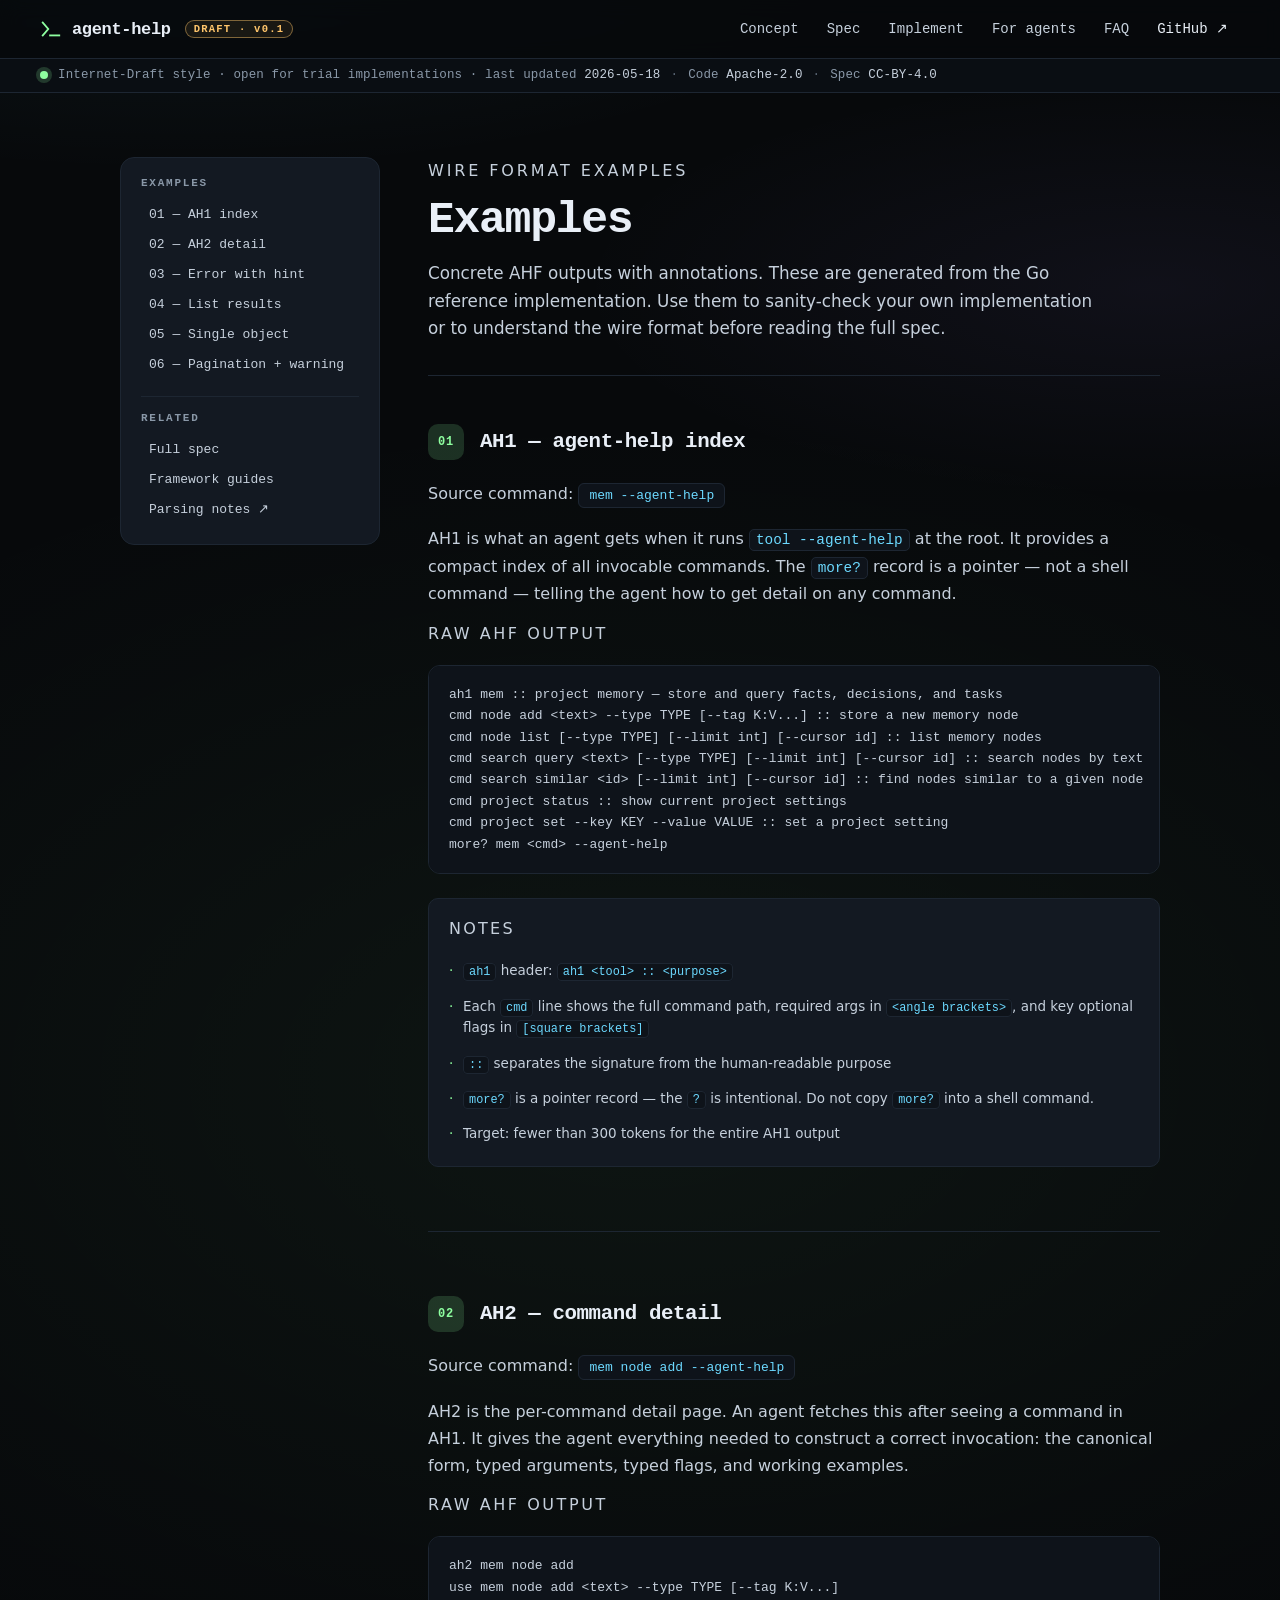
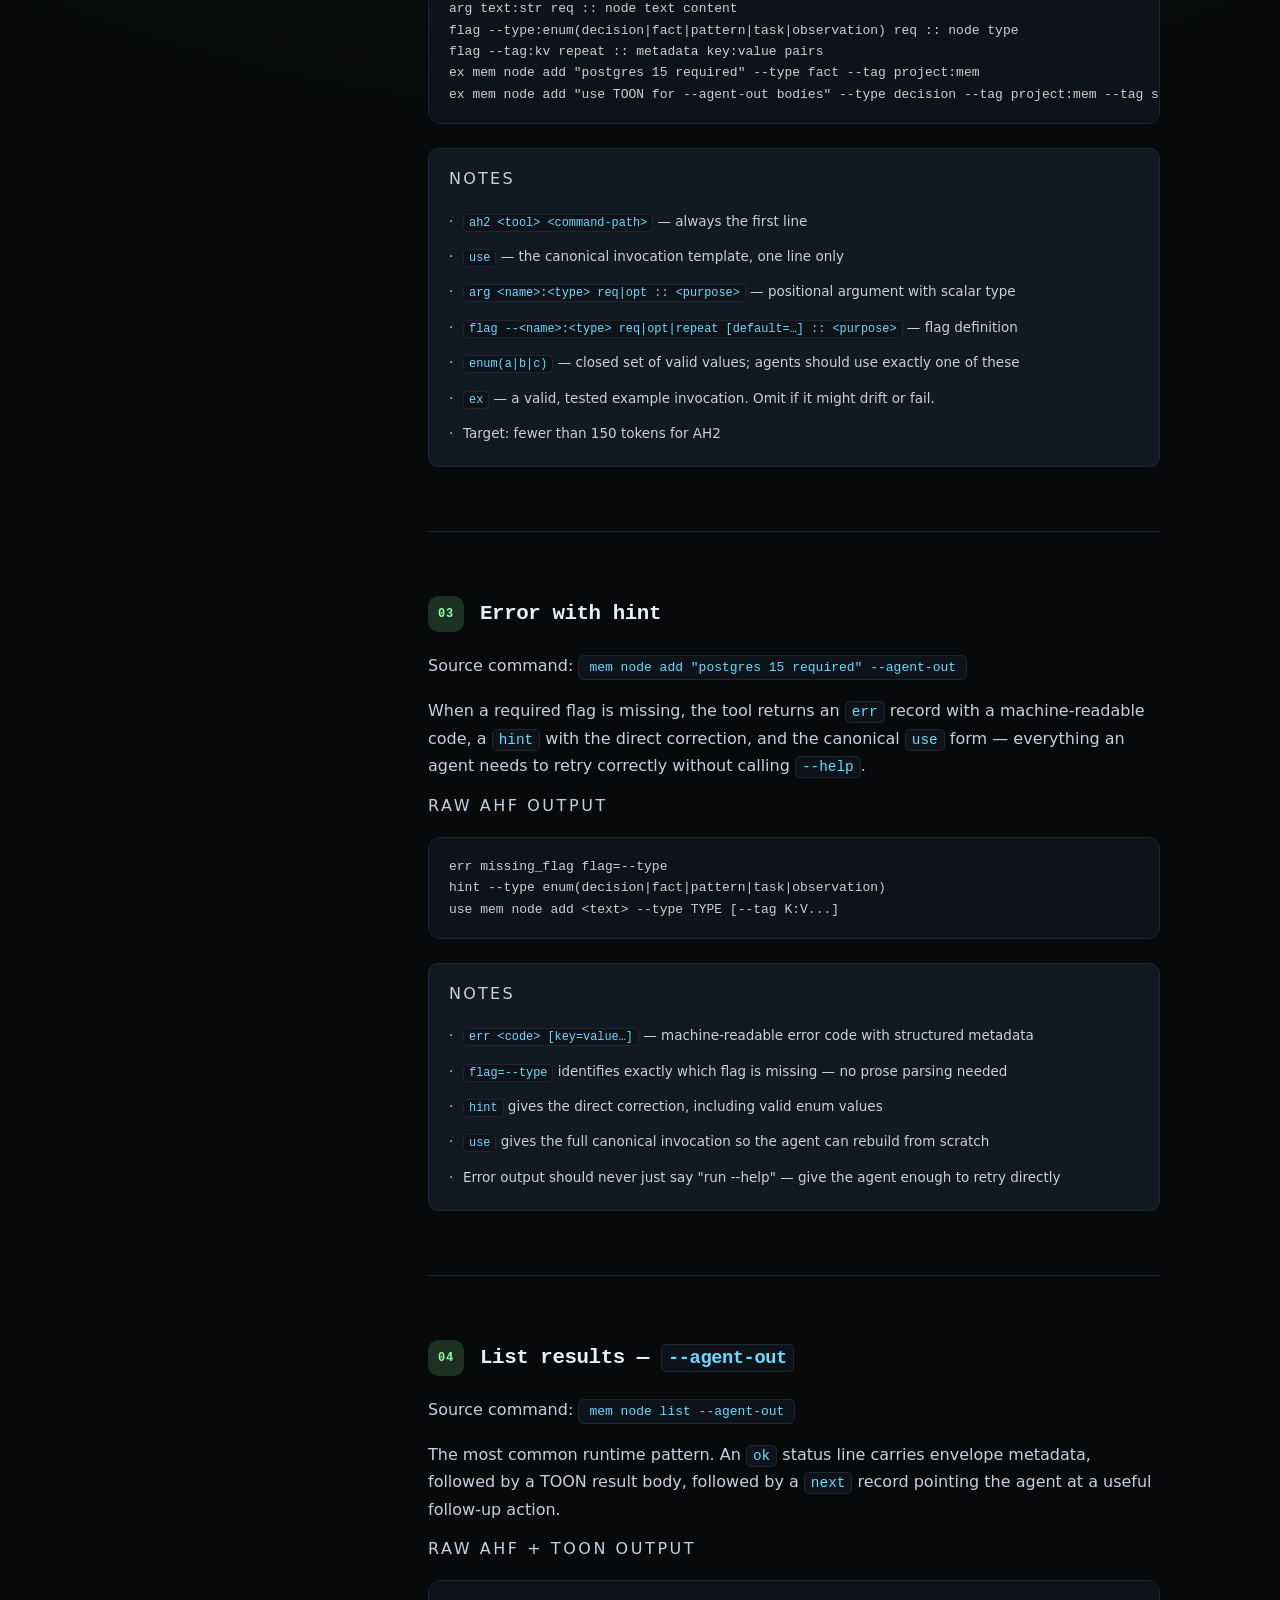
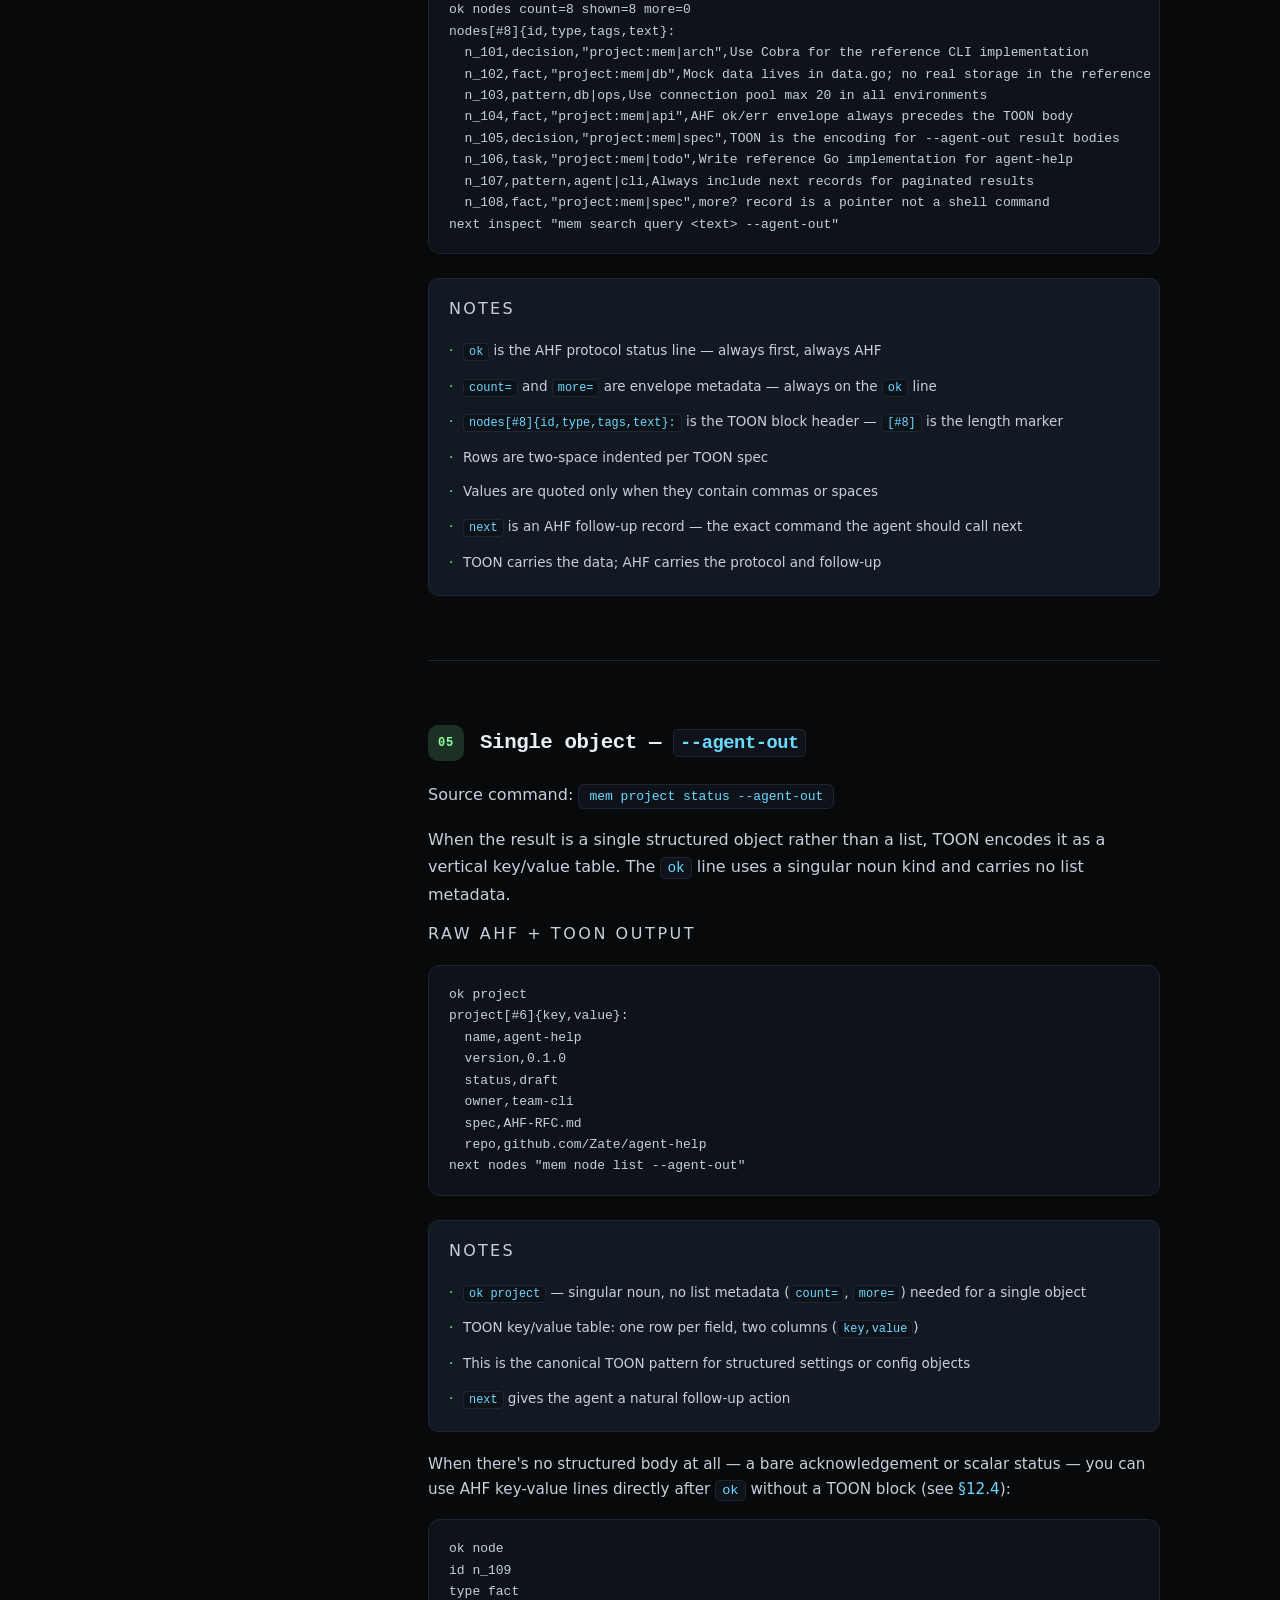
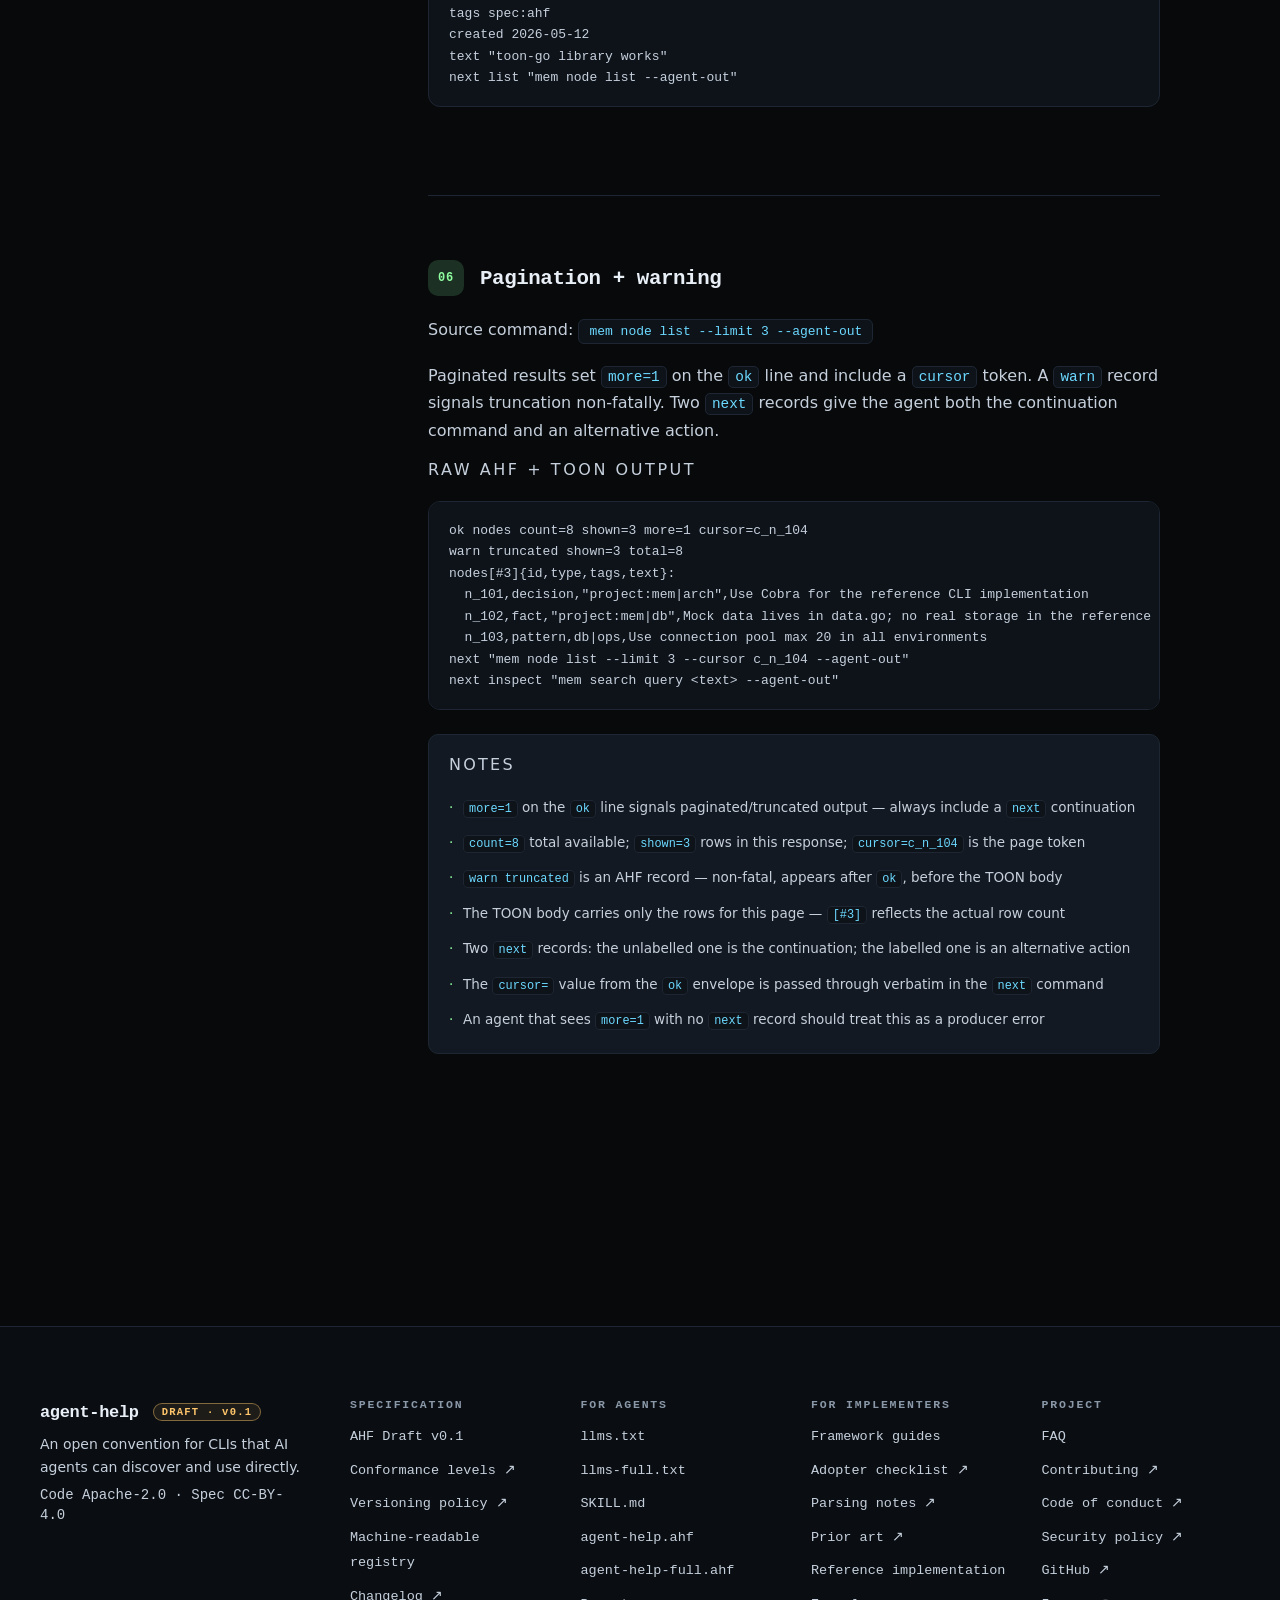
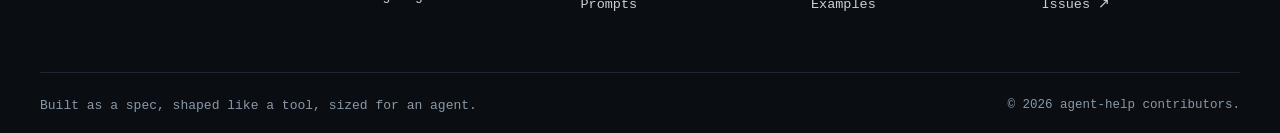
==== site/examples/index.html @ 0cd41994 "feat(site): add rendered HTML pages for spec, FAQ, examples, prompts, and framework guides Add five " ====
<!doctype html>
<html lang="en" data-theme="dark">
<head>
  <meta charset="utf-8">
  <meta name="viewport" content="width=device-width, initial-scale=1">
  <title>Examples — agent-help</title>
  <meta name="description" content="Annotated AHF and --agent-out output examples. Useful for sanity-checking implementations and understanding the wire format.">
  <link rel="canonical" href="https://zate.github.io/agent-help/examples/">
  <link rel="stylesheet" href="../styles.css">
</head>
<body>
  <a class="skip" href="#main">Skip to content</a>

  <header class="topbar" role="banner">
    <a class="brand" href="/" aria-label="agent-help home">
      <svg class="brand-mark" width="22" height="22" viewBox="0 0 24 24" aria-hidden="true">
        <path d="M3 5 L9 12 L3 19" fill="none" stroke="currentColor" stroke-width="2" stroke-linecap="square" stroke-linejoin="miter"/>
        <line x1="11" y1="19" x2="21" y2="19" stroke="currentColor" stroke-width="2" stroke-linecap="square"/>
      </svg>
      <span class="brand-name">agent-help</span>
      <span class="brand-status" title="Draft v0.1">DRAFT&nbsp;·&nbsp;v0.1</span>
    </a>
    <nav class="topnav" aria-label="Primary">
      <a href="/#concept">Concept</a>
      <a href="/spec.html">Spec</a>
      <a href="/#implement">Implement</a>
      <a href="/#for-agents">For&nbsp;agents</a>
      <a href="/faq.html">FAQ</a>
      <a class="external" href="https://github.com/Zate/agent-help" rel="noopener">GitHub&nbsp;↗</a>
    </nav>
  </header>

  <div class="statusbar" aria-label="Status">
    <span class="dot"></span>
    <span>Internet-Draft style · open for trial implementations · last updated <time datetime="2026-05-18">2026-05-18</time></span>
    <span class="sep">·</span>
    <span>Code <a href="../LICENSE">Apache-2.0</a></span>
    <span class="sep">·</span>
    <span>Spec <a href="../LICENSE-DOCS">CC-BY-4.0</a></span>
  </div>

  <main id="main">
    <div class="doc-wrap" style="max-width: var(--max); margin: 0 auto; padding-left: var(--pad); padding-right: var(--pad);">

      <nav class="doc-toc" aria-label="Page contents">
        <p class="doc-toc-heading">Examples</p>
        <ul>
          <li><a href="#ex01">01 — AH1 index</a></li>
          <li><a href="#ex02">02 — AH2 detail</a></li>
          <li><a href="#ex03">03 — Error with hint</a></li>
          <li><a href="#ex04">04 — List results</a></li>
          <li><a href="#ex05">05 — Single object</a></li>
          <li><a href="#ex06">06 — Pagination + warning</a></li>
        </ul>
        <div style="margin-top:16px;padding-top:16px;border-top:1px solid var(--line);">
          <p class="doc-toc-heading">Related</p>
          <ul>
            <li><a href="/spec.html">Full spec</a></li>
            <li><a href="/docs/implementation-guides.html">Framework guides</a></li>
            <li><a href="https://github.com/Zate/agent-help/blob/main/docs/PARSING.md" rel="noopener">Parsing notes ↗</a></li>
          </ul>
        </div>
      </nav>

      <article class="doc-body">
        <header class="doc-header">
          <p class="eyebrow">Wire format examples</p>
          <h1>Examples</h1>
          <p class="doc-lede">Concrete AHF outputs with annotations. These are generated from the Go reference implementation. Use them to sanity-check your own implementation or to understand the wire format before reading the full spec.</p>
        </header>

        <!-- EX 01 -->
        <div class="ex-item" id="ex01">
          <div class="ex-item-header">
            <span class="ex-badge">01</span>
            <h2>AH1 — agent-help index</h2>
          </div>
          <p class="ex-cmd">Source command: <code>mem --agent-help</code></p>
          <p class="doc-body" style="color:var(--ink-soft);font-size:1rem;line-height:1.7;margin-bottom:12px;">AH1 is what an agent gets when it runs <code>tool --agent-help</code> at the root. It provides a compact index of all invocable commands. The <code>more?</code> record is a pointer — not a shell command — telling the agent how to get detail on any command.</p>
          <p class="ex-output-label">Raw AHF output</p>
          <pre>ah1 mem :: project memory — store and query facts, decisions, and tasks
cmd node add &lt;text&gt; --type TYPE [--tag K:V...] :: store a new memory node
cmd node list [--type TYPE] [--limit int] [--cursor id] :: list memory nodes
cmd search query &lt;text&gt; [--type TYPE] [--limit int] [--cursor id] :: search nodes by text
cmd search similar &lt;id&gt; [--limit int] [--cursor id] :: find nodes similar to a given node
cmd project status :: show current project settings
cmd project set --key KEY --value VALUE :: set a project setting
more? mem &lt;cmd&gt; --agent-help</pre>
          <div class="ex-notes">
            <p class="ex-notes-label">Notes</p>
            <ul>
              <li><code>ah1</code> header: <code>ah1 &lt;tool&gt; :: &lt;purpose&gt;</code></li>
              <li>Each <code>cmd</code> line shows the full command path, required args in <code>&lt;angle brackets&gt;</code>, and key optional flags in <code>[square brackets]</code></li>
              <li><code>::</code> separates the signature from the human-readable purpose</li>
              <li><code>more?</code> is a pointer record — the <code>?</code> is intentional. Do not copy <code>more?</code> into a shell command.</li>
              <li>Target: fewer than 300 tokens for the entire AH1 output</li>
            </ul>
          </div>
        </div>

        <!-- EX 02 -->
        <div class="ex-item" id="ex02">
          <div class="ex-item-header">
            <span class="ex-badge">02</span>
            <h2>AH2 — command detail</h2>
          </div>
          <p class="ex-cmd">Source command: <code>mem node add --agent-help</code></p>
          <p style="color:var(--ink-soft);font-size:1rem;line-height:1.7;margin-bottom:12px;">AH2 is the per-command detail page. An agent fetches this after seeing a command in AH1. It gives the agent everything needed to construct a correct invocation: the canonical form, typed arguments, typed flags, and working examples.</p>
          <p class="ex-output-label">Raw AHF output</p>
          <pre>ah2 mem node add
use mem node add &lt;text&gt; --type TYPE [--tag K:V...]
arg text:str req :: node text content
flag --type:enum(decision|fact|pattern|task|observation) req :: node type
flag --tag:kv repeat :: metadata key:value pairs
ex mem node add "postgres 15 required" --type fact --tag project:mem
ex mem node add "use TOON for --agent-out bodies" --type decision --tag project:mem --tag spec:ahf</pre>
          <div class="ex-notes">
            <p class="ex-notes-label">Notes</p>
            <ul>
              <li><code>ah2 &lt;tool&gt; &lt;command-path&gt;</code> — always the first line</li>
              <li><code>use</code> — the canonical invocation template, one line only</li>
              <li><code>arg &lt;name&gt;:&lt;type&gt; req|opt :: &lt;purpose&gt;</code> — positional argument with scalar type</li>
              <li><code>flag --&lt;name&gt;:&lt;type&gt; req|opt|repeat [default=…] :: &lt;purpose&gt;</code> — flag definition</li>
              <li><code>enum(a|b|c)</code> — closed set of valid values; agents should use exactly one of these</li>
              <li><code>ex</code> — a valid, tested example invocation. Omit if it might drift or fail.</li>
              <li>Target: fewer than 150 tokens for AH2</li>
            </ul>
          </div>
        </div>

        <!-- EX 03 -->
        <div class="ex-item" id="ex03">
          <div class="ex-item-header">
            <span class="ex-badge">03</span>
            <h2>Error with hint</h2>
          </div>
          <p class="ex-cmd">Source command: <code>mem node add "postgres 15 required" --agent-out</code></p>
          <p style="color:var(--ink-soft);font-size:1rem;line-height:1.7;margin-bottom:12px;">When a required flag is missing, the tool returns an <code>err</code> record with a machine-readable code, a <code>hint</code> with the direct correction, and the canonical <code>use</code> form — everything an agent needs to retry correctly without calling <code>--help</code>.</p>
          <p class="ex-output-label">Raw AHF output</p>
          <pre>err missing_flag flag=--type
hint --type enum(decision|fact|pattern|task|observation)
use mem node add &lt;text&gt; --type TYPE [--tag K:V...]</pre>
          <div class="ex-notes">
            <p class="ex-notes-label">Notes</p>
            <ul>
              <li><code>err &lt;code&gt; [key=value…]</code> — machine-readable error code with structured metadata</li>
              <li><code>flag=--type</code> identifies exactly which flag is missing — no prose parsing needed</li>
              <li><code>hint</code> gives the direct correction, including valid enum values</li>
              <li><code>use</code> gives the full canonical invocation so the agent can rebuild from scratch</li>
              <li>Error output should never just say "run --help" — give the agent enough to retry directly</li>
            </ul>
          </div>
        </div>

        <!-- EX 04 -->
        <div class="ex-item" id="ex04">
          <div class="ex-item-header">
            <span class="ex-badge">04</span>
            <h2>List results — <code>--agent-out</code></h2>
          </div>
          <p class="ex-cmd">Source command: <code>mem node list --agent-out</code></p>
          <p style="color:var(--ink-soft);font-size:1rem;line-height:1.7;margin-bottom:12px;">The most common runtime pattern. An <code>ok</code> status line carries envelope metadata, followed by a TOON result body, followed by a <code>next</code> record pointing the agent at a useful follow-up action.</p>
          <p class="ex-output-label">Raw AHF + TOON output</p>
          <pre>ok nodes count=8 shown=8 more=0
nodes[#8]{id,type,tags,text}:
  n_101,decision,"project:mem|arch",Use Cobra for the reference CLI implementation
  n_102,fact,"project:mem|db",Mock data lives in data.go; no real storage in the reference impl
  n_103,pattern,db|ops,Use connection pool max 20 in all environments
  n_104,fact,"project:mem|api",AHF ok/err envelope always precedes the TOON body
  n_105,decision,"project:mem|spec",TOON is the encoding for --agent-out result bodies
  n_106,task,"project:mem|todo",Write reference Go implementation for agent-help
  n_107,pattern,agent|cli,Always include next records for paginated results
  n_108,fact,"project:mem|spec",more? record is a pointer not a shell command
next inspect "mem search query &lt;text&gt; --agent-out"</pre>
          <div class="ex-notes">
            <p class="ex-notes-label">Notes</p>
            <ul>
              <li><code>ok</code> is the AHF protocol status line — always first, always AHF</li>
              <li><code>count=</code> and <code>more=</code> are envelope metadata — always on the <code>ok</code> line</li>
              <li><code>nodes[#8]{id,type,tags,text}:</code> is the TOON block header — <code>[#8]</code> is the length marker</li>
              <li>Rows are two-space indented per TOON spec</li>
              <li>Values are quoted only when they contain commas or spaces</li>
              <li><code>next</code> is an AHF follow-up record — the exact command the agent should call next</li>
              <li>TOON carries the data; AHF carries the protocol and follow-up</li>
            </ul>
          </div>
        </div>

        <!-- EX 05 -->
        <div class="ex-item" id="ex05">
          <div class="ex-item-header">
            <span class="ex-badge">05</span>
            <h2>Single object — <code>--agent-out</code></h2>
          </div>
          <p class="ex-cmd">Source command: <code>mem project status --agent-out</code></p>
          <p style="color:var(--ink-soft);font-size:1rem;line-height:1.7;margin-bottom:12px;">When the result is a single structured object rather than a list, TOON encodes it as a vertical key/value table. The <code>ok</code> line uses a singular noun kind and carries no list metadata.</p>
          <p class="ex-output-label">Raw AHF + TOON output</p>
          <pre>ok project
project[#6]{key,value}:
  name,agent-help
  version,0.1.0
  status,draft
  owner,team-cli
  spec,AHF-RFC.md
  repo,github.com/Zate/agent-help
next nodes "mem node list --agent-out"</pre>
          <div class="ex-notes">
            <p class="ex-notes-label">Notes</p>
            <ul>
              <li><code>ok project</code> — singular noun, no list metadata (<code>count=</code>, <code>more=</code>) needed for a single object</li>
              <li>TOON key/value table: one row per field, two columns (<code>key,value</code>)</li>
              <li>This is the canonical TOON pattern for structured settings or config objects</li>
              <li><code>next</code> gives the agent a natural follow-up action</li>
            </ul>
          </div>
          <p style="color:var(--ink-soft);font-size:.95rem;line-height:1.6;margin-top:20px;">When there's no structured body at all — a bare acknowledgement or scalar status — you can use AHF key-value lines directly after <code>ok</code> without a TOON block (see <a href="/spec.html#s12-4">§12.4</a>):</p>
          <pre>ok node
id n_109
type fact
tags spec:ahf
created 2026-05-12
text "toon-go library works"
next list "mem node list --agent-out"</pre>
        </div>

        <!-- EX 06 -->
        <div class="ex-item" id="ex06">
          <div class="ex-item-header">
            <span class="ex-badge">06</span>
            <h2>Pagination + warning</h2>
          </div>
          <p class="ex-cmd">Source command: <code>mem node list --limit 3 --agent-out</code></p>
          <p style="color:var(--ink-soft);font-size:1rem;line-height:1.7;margin-bottom:12px;">Paginated results set <code>more=1</code> on the <code>ok</code> line and include a <code>cursor</code> token. A <code>warn</code> record signals truncation non-fatally. Two <code>next</code> records give the agent both the continuation command and an alternative action.</p>
          <p class="ex-output-label">Raw AHF + TOON output</p>
          <pre>ok nodes count=8 shown=3 more=1 cursor=c_n_104
warn truncated shown=3 total=8
nodes[#3]{id,type,tags,text}:
  n_101,decision,"project:mem|arch",Use Cobra for the reference CLI implementation
  n_102,fact,"project:mem|db",Mock data lives in data.go; no real storage in the reference impl
  n_103,pattern,db|ops,Use connection pool max 20 in all environments
next "mem node list --limit 3 --cursor c_n_104 --agent-out"
next inspect "mem search query &lt;text&gt; --agent-out"</pre>
          <div class="ex-notes">
            <p class="ex-notes-label">Notes</p>
            <ul>
              <li><code>more=1</code> on the <code>ok</code> line signals paginated/truncated output — always include a <code>next</code> continuation</li>
              <li><code>count=8</code> total available; <code>shown=3</code> rows in this response; <code>cursor=c_n_104</code> is the page token</li>
              <li><code>warn truncated</code> is an AHF record — non-fatal, appears after <code>ok</code>, before the TOON body</li>
              <li>The TOON body carries only the rows for this page — <code>[#3]</code> reflects the actual row count</li>
              <li>Two <code>next</code> records: the unlabelled one is the continuation; the labelled one is an alternative action</li>
              <li>The <code>cursor=</code> value from the <code>ok</code> envelope is passed through verbatim in the <code>next</code> command</li>
              <li>An agent that sees <code>more=1</code> with no <code>next</code> record should treat this as a producer error</li>
            </ul>
          </div>
        </div>

      </article>
    </div>
  </main>

  <footer class="site-foot" role="contentinfo">
    <div class="foot-grid">
      <div class="foot-col foot-brand">
        <div class="brand">
          <span class="brand-name">agent-help</span>
          <span class="brand-status">DRAFT&nbsp;·&nbsp;v0.1</span>
        </div>
        <p>An open convention for CLIs that AI agents can discover and use directly.</p>
        <p class="foot-mini">Code <a href="../LICENSE">Apache-2.0</a> · Spec <a href="../LICENSE-DOCS">CC-BY-4.0</a></p>
      </div>
      <div class="foot-col">
        <p class="foot-heading">Specification</p>
        <ul>
          <li><a href="../spec.html">AHF Draft v0.1</a></li>
          <li><a href="https://github.com/Zate/agent-help/blob/main/CONFORMANCE.md" rel="noopener">Conformance levels ↗</a></li>
          <li><a href="https://github.com/Zate/agent-help/blob/main/VERSIONING.md" rel="noopener">Versioning policy ↗</a></li>
          <li><a href="../spec/ahf-v0.1.json">Machine-readable registry</a></li>
          <li><a href="https://github.com/Zate/agent-help/blob/main/CHANGELOG.md" rel="noopener">Changelog ↗</a></li>
        </ul>
      </div>
      <div class="foot-col">
        <p class="foot-heading">For agents</p>
        <ul>
          <li><a href="../llms.txt">llms.txt</a></li>
          <li><a href="../llms-full.txt">llms-full.txt</a></li>
          <li><a href="../SKILL.md">SKILL.md</a></li>
          <li><a href="../agent-help.ahf">agent-help.ahf</a></li>
          <li><a href="../agent-help-full.ahf">agent-help-full.ahf</a></li>
          <li><a href="../prompts.html">Prompts</a></li>
        </ul>
      </div>
      <div class="foot-col">
        <p class="foot-heading">For implementers</p>
        <ul>
          <li><a href="../docs/implementation-guides.html">Framework guides</a></li>
          <li><a href="https://github.com/Zate/agent-help/blob/main/docs/ADOPTER_CHECKLIST.md" rel="noopener">Adopter checklist ↗</a></li>
          <li><a href="https://github.com/Zate/agent-help/blob/main/docs/PARSING.md" rel="noopener">Parsing notes ↗</a></li>
          <li><a href="https://github.com/Zate/agent-help/blob/main/docs/PRIOR_ART.md" rel="noopener">Prior art ↗</a></li>
          <li><a href="../impl/">Reference implementation</a></li>
          <li><a href="../examples/">Examples</a></li>
        </ul>
      </div>
      <div class="foot-col">
        <p class="foot-heading">Project</p>
        <ul>
          <li><a href="../faq.html">FAQ</a></li>
          <li><a href="https://github.com/Zate/agent-help/blob/main/CONTRIBUTING.md" rel="noopener">Contributing ↗</a></li>
          <li><a href="https://github.com/Zate/agent-help/blob/main/CODE_OF_CONDUCT.md" rel="noopener">Code of conduct ↗</a></li>
          <li><a href="https://github.com/Zate/agent-help/blob/main/SECURITY.md" rel="noopener">Security policy ↗</a></li>
          <li><a href="https://github.com/Zate/agent-help" rel="noopener">GitHub&nbsp;↗</a></li>
          <li><a href="https://github.com/Zate/agent-help/issues" rel="noopener">Issues&nbsp;↗</a></li>
        </ul>
      </div>
    </div>
    <div class="foot-sig">
      <p>Built as a spec, shaped like a tool, sized for an agent.</p>
      <p class="foot-mini">© 2026 agent-help contributors.</p>
    </div>
  </footer>
</body>
</html>
---- site/styles.css ----
/* =============================================================
   agent-help — site styles
   A spec-launch aesthetic: IETF/W3C-draft credibility meets
   modern dev-launch energy. Mono-heavy, line-record forward.
   ============================================================= */

:root {
  color-scheme: dark;

  /* surfaces */
  --bg:           #07090b;
  --bg-soft:      #0a0e13;
  --bg-elev:      #0e131a;
  --panel:        #131922;
  --panel-2:      #182030;
  --line:         #1d2632;
  --line-strong:  #2a3645;

  /* ink */
  --ink:          #e9eff7;
  --ink-soft:     #c6d0dc;
  --muted:        #8a98a8;
  --dim:          #5a6675;

  /* accents */
  --green:        #8effa0;     /* terminal green — agent record */
  --green-soft:   rgba(142,255,160,.16);
  --cyan:         #6cd9ff;
  --amber:        #ffc56b;     /* status / draft */
  --rose:         #ff7a93;     /* err / risk */
  --violet:       #a589ff;

  /* type */
  --mono: "JetBrains Mono", "Berkeley Mono", "SF Mono", ui-monospace, SFMono-Regular, Menlo, Monaco, Consolas, monospace;
  --sans: "Inter", -apple-system, "Segoe UI", system-ui, "Helvetica Neue", Arial, sans-serif;

  /* rhythm */
  --radius: 14px;
  --radius-lg: 22px;
  --gap: 24px;
  --shadow: 0 24px 60px -28px rgba(0,0,0,.7), 0 1px 0 rgba(255,255,255,.02) inset;

  /* layout */
  --max: 1200px;
  --pad: clamp(20px, 4vw, 40px);
}

* { box-sizing: border-box; }

html { scroll-behavior: smooth; }

body {
  margin: 0;
  background:
    radial-gradient(ellipse 80rem 28rem at 14% -6rem, rgba(108,217,255,.07), transparent 60%),
    radial-gradient(ellipse 60rem 22rem at 90% 18rem, rgba(165,137,255,.06), transparent 60%),
    radial-gradient(ellipse 100rem 60rem at 50% 120vh, rgba(142,255,160,.05), transparent 70%),
    var(--bg);
  color: var(--ink);
  font: 16px/1.6 var(--sans);
  -webkit-font-smoothing: antialiased;
  text-rendering: optimizeLegibility;
}

img, svg { display: block; max-width: 100%; }

a { color: var(--cyan); text-decoration: none; }
a:hover { color: var(--green); }

::selection { background: var(--green-soft); color: var(--ink); }

.skip {
  position: absolute; left: -9999px;
  background: var(--green); color: #07100d;
  padding: 8px 12px; border-radius: 8px;
  font: 700 14px/1 var(--mono);
}
.skip:focus { left: 12px; top: 12px; z-index: 1000; }

/* ============================  TOPBAR  ============================ */

.topbar {
  position: sticky; top: 0; z-index: 50;
  display: flex; align-items: center; justify-content: space-between;
  gap: 16px;
  padding: 14px var(--pad);
  background: rgba(7, 9, 11, .82);
  backdrop-filter: saturate(140%) blur(10px);
  -webkit-backdrop-filter: saturate(140%) blur(10px);
  border-bottom: 1px solid var(--line);
}

.brand {
  display: inline-flex; align-items: center; gap: 10px;
  color: var(--ink); text-decoration: none;
}
.brand-mark { color: var(--green); }
.brand-name {
  font: 700 17px/1 var(--mono);
  letter-spacing: -0.02em;
  color: var(--ink);
}
.brand-status {
  display: inline-block;
  margin-left: 4px;
  padding: 3px 8px;
  border: 1px solid rgba(255,197,107,.45);
  background: rgba(255,197,107,.08);
  color: var(--amber);
  font: 600 10.5px/1 var(--mono);
  letter-spacing: .12em;
  border-radius: 999px;
  white-space: nowrap;
}

.topnav {
  display: flex; align-items: center; gap: 4px;
  font: 500 14px/1 var(--mono);
}
.topnav a {
  padding: 8px 12px;
  border-radius: 8px;
  color: var(--ink-soft);
  transition: background .15s ease, color .15s ease;
}
.topnav a:hover { background: var(--panel); color: var(--ink); }
.topnav a.external { color: var(--ink); }

/* ============================  STATUS BAR  ============================ */

.statusbar {
  display: flex; flex-wrap: wrap; align-items: center; gap: 10px;
  padding: 10px var(--pad);
  background: var(--bg-soft);
  border-bottom: 1px solid var(--line);
  color: var(--muted);
  font: 500 12.5px/1 var(--mono);
  letter-spacing: .01em;
}
.statusbar a { color: var(--ink-soft); }
.statusbar a:hover { color: var(--green); }
.statusbar .sep { color: var(--dim); }
.statusbar .dot {
  width: 8px; height: 8px; border-radius: 50%;
  background: var(--green);
  box-shadow: 0 0 0 4px rgba(142,255,160,.18);
}
.statusbar time { color: var(--ink-soft); }

/* ============================  MAIN LAYOUT  ============================ */

main { width: 100%; max-width: var(--max); margin: 0 auto; padding: 0 var(--pad); }

.section { padding: 96px 0; border-top: 1px solid var(--line); }
.section:first-of-type { border-top: 0; }

.section-head { margin-bottom: 48px; max-width: 760px; }
.section-num {
  margin: 0 0 14px;
  font: 600 12.5px/1 var(--mono);
  letter-spacing: .18em;
  color: var(--green);
  text-transform: uppercase;
}
.section h2 {
  margin: 0 0 14px;
  font: 700 clamp(1.9rem, 3.6vw, 2.6rem)/1.08 var(--mono);
  letter-spacing: -0.03em;
  color: var(--ink);
}
.section-lede {
  margin: 0;
  font: 400 1.075rem/1.6 var(--sans);
  color: var(--ink-soft);
  max-width: 64ch;
}
.section-lede code { color: var(--cyan); }

.eyebrow {
  margin: 0 0 18px;
  font: 600 12.5px/1 var(--mono);
  letter-spacing: .18em;
  color: var(--green);
  text-transform: uppercase;
}

/* ============================  HERO  ============================ */

.hero {
  display: grid;
  grid-template-columns: minmax(0, 1.05fr) minmax(360px, 1fr);
  gap: 56px;
  align-items: center;
  padding: 88px 0 96px;
  border-top: 0;
}

.hero-title {
  margin: 0 0 22px;
  font: 700 clamp(2.6rem, 6.8vw, 5.2rem)/0.96 var(--mono);
  letter-spacing: -0.06em;
  color: var(--ink);
}
.hero-title .word { display: block; }
.hero-title .accent {
  color: var(--green);
  text-shadow: 0 0 50px rgba(142,255,160,.22);
}

.hero-sub {
  margin: 0 0 32px;
  font: 400 clamp(1.1rem, 1.4vw, 1.25rem)/1.55 var(--sans);
  color: var(--ink-soft);
  max-width: 60ch;
}
.hero-sub strong { color: var(--ink); }

.hero-actions {
  display: flex; flex-wrap: wrap; gap: 12px;
  margin-bottom: 36px;
}

.cta {
  display: inline-flex; align-items: center; gap: 8px;
  padding: 12px 20px;
  border-radius: 999px;
  border: 1px solid var(--line-strong);
  background: var(--panel);
  color: var(--ink);
  font: 600 14px/1 var(--mono);
  letter-spacing: .01em;
  transition: transform .12s ease, background .15s ease, border-color .15s ease, color .15s ease;
}
.cta:hover { background: var(--panel-2); border-color: var(--green); color: var(--green); transform: translateY(-1px); }
.cta.primary {
  background: var(--green);
  border-color: var(--green);
  color: #07100d;
  box-shadow: 0 14px 32px -14px rgba(142,255,160,.65);
}
.cta.primary:hover { background: #a3ffb1; border-color: #a3ffb1; color: #07100d; }
.cta.ghost { background: transparent; }
.cta.small { padding: 8px 14px; font-size: 12.5px; }

.hero-meta {
  display: grid; grid-template-columns: repeat(2, minmax(0,1fr));
  gap: 18px 36px; max-width: 580px;
  border-top: 1px solid var(--line);
  padding-top: 22px;
  margin: 0;
}
.hero-meta div { display: grid; gap: 4px; }
.hero-meta dt { font: 600 11.5px/1 var(--mono); letter-spacing: .14em; color: var(--muted); text-transform: uppercase; }
.hero-meta dd { margin: 0; font: 500 14.5px/1.3 var(--mono); color: var(--ink); }

/* hero terminal */
.hero-demo { min-width: 0; }

.terminal {
  border: 1px solid var(--line-strong);
  background: linear-gradient(180deg, var(--panel), var(--bg-elev) 80%);
  border-radius: var(--radius);
  box-shadow: var(--shadow);
  overflow: hidden;
}
.term-chrome {
  display: flex; align-items: center; gap: 8px;
  padding: 10px 14px;
  background: rgba(255,255,255,.02);
  border-bottom: 1px solid var(--line);
}
.t-dot { width: 11px; height: 11px; border-radius: 50%; display: inline-block; }
.t-red    { background: #ff5f57; }
.t-yellow { background: #febc2e; }
.t-green  { background: #28c840; }
.term-title {
  margin: 0 0 0 12px;
  font: 500 12px/1 var(--mono);
  color: var(--muted);
}
.term-body {
  margin: 0;
  padding: 22px 24px;
  background: transparent;
  border: 0;
  font: 13.5px/1.65 var(--mono);
  color: var(--ink-soft);
  white-space: pre;
  overflow-x: auto;
}
.term-body code { color: inherit; }

/* syntax */
.muted, .dim { color: var(--dim); }
.prompt { color: var(--muted); }
.bin { color: var(--ink); font-weight: 600; }
.flag { color: var(--amber); }
.kv { color: var(--cyan); }
.str { color: var(--amber); }
.json-k { color: var(--cyan); }
.json-s { color: var(--amber); }
.json-n { color: var(--violet); }
.strong { color: var(--ink); font-weight: 600; }

.rec { color: var(--green); font-weight: 600; }
.rec.more { color: var(--cyan); }
.rec.next { color: var(--violet); }
.rec.err  { color: var(--rose); }
.status-ok  { color: var(--green); font-weight: 700; }
.status-err { color: var(--rose); font-weight: 700; }
.ah-arg { color: var(--cyan); }
.ah-flag { color: var(--amber); }

/* code blocks shared */
pre.block, pre.mini, pre.url {
  margin: 0;
  background: var(--bg-elev);
  border: 1px solid var(--line);
  border-radius: 12px;
  padding: 16px 18px;
  font: 13px/1.65 var(--mono);
  color: var(--ink-soft);
  overflow-x: auto;
  white-space: pre;
}
pre.mini { font-size: 12.5px; padding: 14px 16px; white-space: pre-wrap; overflow-wrap: anywhere; }
pre.url { font-size: 12px; white-space: pre-wrap; overflow-wrap: anywhere; color: var(--ink-soft); }
code { font-family: var(--mono); font-size: .94em; color: inherit; }

/* ============================  CONCEPT — three modes  ============================ */

.modes {
  display: grid;
  grid-template-columns: repeat(3, minmax(0, 1fr));
  gap: 16px;
}

.mode {
  background: var(--panel);
  border: 1px solid var(--line);
  border-radius: var(--radius);
  padding: 22px 22px 18px;
  display: flex; flex-direction: column; gap: 14px;
  min-width: 0;
}
.mode header { display: grid; gap: 8px; }
.mode h3 { margin: 0; font: 700 1.3rem/1.1 var(--mono); letter-spacing: -0.02em; color: var(--ink); }
.mode p { margin: 0; color: var(--ink-soft); font-size: .95rem; }
.mode-pill {
  display: inline-flex; align-items: center; justify-content: center;
  width: 30px; height: 30px;
  border-radius: 8px;
  background: rgba(255,255,255,.04);
  color: var(--muted);
  font: 700 11.5px/1 var(--mono);
  letter-spacing: .08em;
}
.mode-pill.accent { background: var(--green-soft); color: var(--green); }
.mode-flag {
  font: 600 12px/1.4 var(--mono);
  color: var(--muted);
  padding: 4px 8px;
  background: rgba(255,255,255,.03);
  border: 1px dashed var(--line);
  border-radius: 6px;
  display: inline-block;
  width: fit-content;
}
.mode-flag.accent { color: var(--green); border-color: rgba(142,255,160,.4); background: var(--green-soft); border-style: solid; }

.mode footer { margin-top: auto; padding-top: 6px; border-top: 1px dashed var(--line); }
.metric { font: 600 12px/1 var(--mono); color: var(--muted); letter-spacing: .04em; }
.metric.accent { color: var(--green); }

.mode.highlight {
  border-color: rgba(142,255,160,.3);
  background:
    linear-gradient(180deg, rgba(142,255,160,.05), transparent 35%),
    var(--panel);
  box-shadow: 0 0 0 1px rgba(142,255,160,.06), 0 18px 40px -22px rgba(142,255,160,.15);
}

.hint {
  margin: 24px 0 0;
  font: 500 13px/1.55 var(--mono);
  color: var(--muted);
}

/* ============================  WIRE — layers  ============================ */

.layers {
  display: grid;
  grid-template-columns: repeat(2, minmax(0,1fr));
  gap: 18px;
}
.layer {
  background: var(--panel);
  border: 1px solid var(--line);
  border-radius: var(--radius);
  padding: 26px;
  display: flex; flex-direction: column; gap: 16px;
  min-width: 0;
}
.layer-head { display: flex; align-items: center; gap: 12px; flex-wrap: wrap; }
.layer h3 { margin: 0; font: 700 1.35rem/1.15 var(--mono); letter-spacing: -0.02em; }
.layer p { margin: 0; color: var(--ink-soft); }
.layer p code { color: var(--cyan); }
.badge {
  font: 600 11px/1 var(--mono);
  letter-spacing: .14em;
  padding: 6px 10px;
  border-radius: 999px;
  background: var(--bg-elev);
  border: 1px solid var(--line);
  color: var(--muted);
  text-transform: uppercase;
}
.layer-foot { list-style: none; padding: 0; margin: 4px 0 0; display: grid; gap: 8px; }
.layer-foot li { font-size: 13px; color: var(--ink-soft); }
.layer-foot code { font-size: 12px; padding: 2px 6px; background: var(--bg-elev); border: 1px solid var(--line); border-radius: 5px; }

/* ============================  FLOW (discovery)  ============================ */

.flow {
  list-style: none; padding: 0; margin: 0;
  display: grid;
  grid-template-columns: repeat(2, minmax(0,1fr));
  gap: 16px;
}
.flow > li {
  display: grid;
  grid-template-columns: 56px 1fr;
  gap: 16px;
  padding: 22px;
  background: var(--panel);
  border: 1px solid var(--line);
  border-radius: var(--radius);
}
.flow-num {
  width: 44px; height: 44px;
  display: grid; place-items: center;
  border-radius: 12px;
  background: var(--green-soft);
  color: var(--green);
  font: 700 18px/1 var(--mono);
}
.flow-body { display: grid; gap: 10px; min-width: 0; }
.flow-body h3 { margin: 0; font: 700 1.05rem/1.2 var(--mono); letter-spacing: -0.01em; }
.flow-body h3 code { font-size: .9em; padding: 2px 6px; background: var(--bg-elev); border: 1px solid var(--line); border-radius: 5px; color: var(--ink); }
.flow-body p { margin: 0; color: var(--ink-soft); font-size: .95rem; }

/* ============================  SPEC  ============================ */

.spec-section { background:
  linear-gradient(180deg, rgba(108,217,255,.03), transparent 30%);
}

.spec-grid {
  display: grid;
  grid-template-columns: minmax(260px, 320px) 1fr;
  gap: 28px;
  align-items: start;
}

.spec-toc {
  position: sticky; top: 84px;
  padding: 22px;
  background: var(--panel);
  border: 1px solid var(--line);
  border-radius: var(--radius);
}
.toc-heading {
  margin: 0 0 14px;
  font: 600 11.5px/1 var(--mono);
  letter-spacing: .16em;
  color: var(--muted);
  text-transform: uppercase;
}
.spec-toc ol {
  list-style: none; padding: 0; margin: 0 0 18px;
  display: grid; gap: 4px;
  font: 500 13.5px/1.4 var(--mono);
  counter-reset: none;
}
.spec-toc ol li a {
  display: grid;
  grid-template-columns: 38px 1fr;
  gap: 10px;
  padding: 6px 8px;
  border-radius: 6px;
  color: var(--ink-soft);
}
.spec-toc ol li a:hover { background: var(--panel-2); color: var(--green); }
.spec-toc ol li a span { color: var(--muted); }
.spec-toc ol li a code { color: var(--cyan); font-size: 12.5px; }

.spec-callouts { display: grid; gap: 18px; }
.callout {
  padding: 26px;
  background: var(--panel);
  border: 1px solid var(--line);
  border-radius: var(--radius);
}
.callout-tag {
  margin: 0 0 8px;
  font: 600 11px/1 var(--mono);
  letter-spacing: .16em;
  color: var(--cyan);
  text-transform: uppercase;
}
.callout h4 {
  margin: 0 0 12px;
  font: 700 1.2rem/1.2 var(--mono);
  letter-spacing: -0.01em;
}
.callout > p { color: var(--ink-soft); margin: 0 0 14px; }

.prefix-grid {
  display: grid;
  grid-template-columns: repeat(auto-fill, minmax(78px, 1fr));
  gap: 8px;
  margin-top: 6px;
}
.prefix-grid code {
  display: inline-flex; align-items: center; justify-content: center;
  padding: 8px 0;
  background: var(--bg-elev);
  border: 1px solid var(--line);
  border-radius: 8px;
  font: 600 13px/1 var(--mono);
}

.level-list { display: grid; gap: 12px; margin: 0; padding: 0; }
.level-list > div { padding: 14px 16px; background: var(--bg-elev); border: 1px solid var(--line); border-radius: 10px; }
.level-list dt { font: 700 14px/1.3 var(--mono); color: var(--ink); display: inline-flex; align-items: center; gap: 10px; }
.level-list dd { margin: 6px 0 0; color: var(--ink-soft); font-size: 14px; line-height: 1.55; }
.lvl {
  display: inline-grid; place-items: center;
  width: 26px; height: 22px;
  border-radius: 5px;
  background: var(--green-soft);
  color: var(--green);
  font: 700 11px/1 var(--mono);
}
.callout-foot { margin: 14px 0 0; font: 500 13.5px/1 var(--mono); }

/* ============================  IMPLEMENT  ============================ */

.steps {
  list-style: none; padding: 0; margin: 0 0 56px;
  display: grid;
  grid-template-columns: repeat(3, minmax(0,1fr));
  gap: 16px;
}
.steps > li {
  background: var(--panel);
  border: 1px solid var(--line);
  border-radius: var(--radius);
  padding: 22px;
  display: grid; gap: 14px;
  min-width: 0;
  overflow: hidden;
}
.step-meta { display: flex; align-items: center; justify-content: space-between; }
.step-num { font: 700 26px/1 var(--mono); letter-spacing: -0.03em; color: var(--green); }
.step-time { font: 600 11.5px/1 var(--mono); letter-spacing: .12em; color: var(--muted); text-transform: uppercase; padding: 5px 8px; border: 1px solid var(--line); border-radius: 999px; }
.step-body h3 { margin: 0 0 6px; font: 700 1.1rem/1.2 var(--mono); letter-spacing: -0.01em; }
.step-body h3 code { font-size: .9em; padding: 2px 6px; background: var(--bg-elev); border: 1px solid var(--line); border-radius: 5px; color: var(--ink); }
.step-body p { margin: 0; color: var(--ink-soft); font-size: 14.5px; }

.frameworks-heading {
  margin: 0 0 14px;
  font: 600 11.5px/1 var(--mono);
  letter-spacing: .16em;
  color: var(--muted);
  text-transform: uppercase;
}
.fw-grid {
  display: grid;
  grid-template-columns: repeat(auto-fill, minmax(220px, 1fr));
  gap: 12px;
}
.fw {
  display: grid; gap: 4px;
  padding: 18px;
  background: var(--panel);
  border: 1px solid var(--line);
  border-radius: 12px;
  color: var(--ink);
  transition: border-color .15s ease, transform .12s ease, background .15s ease;
}
.fw:hover { border-color: var(--green); background: var(--panel-2); transform: translateY(-1px); color: var(--ink); }
.fw-lang { font: 600 11px/1 var(--mono); letter-spacing: .14em; color: var(--muted); text-transform: uppercase; }
.fw strong { font: 700 1.05rem/1.2 var(--mono); letter-spacing: -0.01em; color: var(--ink); }
.fw-hint { font: 400 13px/1.4 var(--sans); color: var(--ink-soft); }
.fw.ref-impl { border-color: rgba(142,255,160,.35); background: linear-gradient(180deg, rgba(142,255,160,.06), transparent 60%), var(--panel); }
.fw.ref-impl strong { color: var(--green); }

/* ============================  FOR AGENTS  ============================ */

.agents-section {
  background:
    radial-gradient(ellipse 50rem 20rem at 80% 10%, rgba(165,137,255,.07), transparent 60%);
}

.agent-files {
  display: grid;
  grid-template-columns: repeat(2, minmax(0,1fr));
  gap: 16px;
  margin-bottom: 32px;
}
.afile {
  padding: 22px;
  background: var(--panel);
  border: 1px solid var(--line);
  border-radius: var(--radius);
  display: grid; gap: 14px;
  min-width: 0;
}
.afile.featured {
  border-color: rgba(142,255,160,.34);
  background:
    linear-gradient(180deg, rgba(142,255,160,.05), transparent 35%),
    var(--panel);
}
.afile-head { display: grid; gap: 6px; }
.afile-kind {
  font: 600 11px/1 var(--mono);
  letter-spacing: .16em;
  color: var(--muted);
  text-transform: uppercase;
}
.afile-kind.accent { color: var(--green); }
.afile h3 { margin: 0; font: 700 1.15rem/1.2 var(--mono); }
.afile h3 code { font-family: var(--mono); color: var(--ink); }
.afile > p { margin: 0; color: var(--ink-soft); font-size: 14.5px; }
.afile-actions {
  display: flex; align-items: center; gap: 16px;
  font: 500 13.5px/1 var(--mono);
}
.afile-actions a { color: var(--cyan); }
.afile-actions a:hover { color: var(--green); }
.copy {
  appearance: none;
  background: var(--bg-elev);
  border: 1px solid var(--line);
  color: var(--ink-soft);
  padding: 7px 12px;
  border-radius: 999px;
  font: 600 12px/1 var(--mono);
  letter-spacing: .04em;
  cursor: pointer;
  transition: color .15s, border-color .15s, background .15s;
}
.copy:hover { color: var(--green); border-color: var(--green); }
.copy.copied { color: var(--green); border-color: var(--green); background: var(--green-soft); }

.prompts {
  padding: 24px;
  background: var(--panel);
  border: 1px solid var(--line);
  border-radius: var(--radius);
}
.prompts-heading {
  margin: 0 0 14px;
  font: 600 11.5px/1 var(--mono);
  letter-spacing: .16em;
  color: var(--muted);
  text-transform: uppercase;
}
.prompt-cards {
  display: grid;
  grid-template-columns: repeat(2, minmax(0,1fr));
  gap: 14px;
}
.prompt-card { background: var(--bg-elev); border: 1px solid var(--line); border-radius: 12px; padding: 16px; }
.prompt-tag { margin: 0 0 8px; font: 600 11px/1 var(--mono); letter-spacing: .14em; color: var(--cyan); text-transform: uppercase; }
.prompt-card pre {
  margin: 0; background: transparent; border: 0; padding: 0;
  font: 13px/1.55 var(--mono); color: var(--ink-soft);
  white-space: pre-wrap; overflow-wrap: anywhere;
}
.prompts-foot { margin: 14px 0 0; font: 500 13.5px/1 var(--mono); }

/* ============================  EXAMPLES  ============================ */

.examples-grid {
  display: grid;
  grid-template-columns: repeat(3, minmax(0,1fr));
  gap: 12px;
}
.example {
  display: grid; gap: 6px;
  padding: 18px 20px;
  background: var(--panel);
  border: 1px solid var(--line);
  border-radius: var(--radius);
  color: var(--ink);
  transition: transform .12s, background .15s, border-color .15s;
}
.example:hover { transform: translateY(-1px); border-color: var(--green); background: var(--panel-2); color: var(--ink); }
.ex-num {
  font: 700 11px/1 var(--mono); letter-spacing: .14em; color: var(--green); text-transform: uppercase;
}
.example strong { font: 700 1.02rem/1.2 var(--mono); letter-spacing: -0.01em; color: var(--ink); }
.example span:last-child { color: var(--ink-soft); font-size: 13.5px; }

/* ============================  COMPARE TABLE  ============================ */

.compare-table {
  overflow: hidden;
  border: 1px solid var(--line);
  border-radius: var(--radius);
  background: var(--panel);
}
.ct-head, .ct-row {
  display: grid;
  grid-template-columns: 1.2fr 1.4fr 1fr 1fr 1.2fr;
}
.ct-head > div, .ct-row > div {
  padding: 14px 18px;
  border-bottom: 1px solid var(--line);
  border-right: 1px solid var(--line);
  font: 500 13.5px/1.5 var(--mono);
  color: var(--ink-soft);
}
.ct-head > div { font-weight: 700; color: var(--ink); background: var(--bg-elev); }
.ct-head > div.hl, .ct-row > div.hl {
  background: linear-gradient(180deg, rgba(142,255,160,.07), transparent 80%);
  color: var(--green);
}
.ct-row > [role="rowheader"] { color: var(--muted); background: rgba(255,255,255,.015); }
.ct-head > div:last-child, .ct-row > div:last-child { border-right: 0; }
.ct-row:last-child > div { border-bottom: 0; }
.ct-head > div code, .ct-row > div code { background: transparent; padding: 0; color: var(--amber); }

/* ============================  READ NEXT  ============================ */

.read-next .section-head { max-width: none; }
.rn-grid {
  display: grid;
  grid-template-columns: repeat(3, minmax(0,1fr));
  gap: 14px;
}
.rn-card {
  position: relative;
  display: grid; gap: 8px;
  padding: 24px;
  background: var(--panel);
  border: 1px solid var(--line);
  border-radius: var(--radius);
  color: var(--ink);
  transition: transform .12s, border-color .15s, background .15s;
}
.rn-card:hover { transform: translateY(-2px); border-color: var(--green); color: var(--ink); }
.rn-tag {
  font: 600 11px/1 var(--mono); letter-spacing: .14em; color: var(--muted); text-transform: uppercase;
}
.rn-card strong { font: 700 1.15rem/1.2 var(--mono); letter-spacing: -0.01em; color: var(--ink); }
.rn-card span:nth-of-type(2) { color: var(--ink-soft); font-size: 14px; }
.rn-arrow {
  position: absolute; right: 22px; bottom: 22px;
  font: 700 18px/1 var(--mono);
  color: var(--muted);
  transition: color .15s, transform .15s;
}
.rn-card:hover .rn-arrow { color: var(--green); transform: translateX(2px); }
.rn-card.primary {
  border-color: rgba(142,255,160,.4);
  background:
    linear-gradient(180deg, rgba(142,255,160,.07), transparent 50%),
    var(--panel);
}
.rn-card.primary strong { color: var(--green); }

/* ============================  FOOTER  ============================ */

.site-foot {
  padding: 72px var(--pad) 36px;
  background: var(--bg-soft);
  border-top: 1px solid var(--line);
  margin-top: 48px;
}
.foot-grid {
  max-width: var(--max);
  margin: 0 auto;
  display: grid;
  grid-template-columns: 1.4fr repeat(4, 1fr);
  gap: 32px;
}
.foot-col p.foot-heading {
  margin: 0 0 12px;
  font: 600 11.5px/1 var(--mono);
  letter-spacing: .16em;
  color: var(--muted);
  text-transform: uppercase;
}
.foot-col ul { list-style: none; padding: 0; margin: 0; display: grid; gap: 8px; }
.foot-col ul a { color: var(--ink-soft); font: 500 13.5px/1.3 var(--mono); }
.foot-col ul a:hover { color: var(--green); }
.foot-brand .brand { gap: 10px; margin-bottom: 12px; }
.foot-brand p { margin: 0 0 8px; color: var(--ink-soft); font-size: 14px; max-width: 32ch; }
.foot-mini { font: 500 12.5px/1.4 var(--mono); color: var(--muted); }
.foot-mini a { color: var(--ink-soft); }
.foot-mini a:hover { color: var(--green); }
.foot-sig {
  max-width: var(--max);
  margin: 56px auto 0;
  padding-top: 24px;
  border-top: 1px solid var(--line);
  display: flex; align-items: center; justify-content: space-between; gap: 16px;
  font: 500 13px/1.4 var(--mono);
  color: var(--muted);
}
.foot-sig p { margin: 0; }

/* ============================  RESPONSIVE  ============================ */

/* ============================  DOC PAGES  ============================ */

.doc-wrap {
  display: grid;
  grid-template-columns: minmax(220px, 260px) 1fr;
  gap: 48px;
  align-items: start;
  padding: 64px 0 96px;
}

.doc-toc {
  position: sticky; top: 84px;
  padding: 20px;
  background: var(--panel);
  border: 1px solid var(--line);
  border-radius: var(--radius);
  font: 500 13px/1.5 var(--mono);
}
.doc-toc-heading {
  margin: 0 0 12px;
  font: 600 11px/1 var(--mono);
  letter-spacing: .16em;
  color: var(--muted);
  text-transform: uppercase;
}
.doc-toc ol, .doc-toc ul {
  list-style: none; padding: 0; margin: 0;
  display: grid; gap: 2px;
}
.doc-toc a {
  display: block;
  padding: 5px 8px;
  border-radius: 6px;
  color: var(--ink-soft);
  font: 500 13px/1.4 var(--mono);
  transition: background .12s, color .12s;
}
.doc-toc a:hover { background: var(--panel-2); color: var(--green); }
.doc-toc .toc-sub { padding-left: 14px; }
.doc-toc .toc-sub a { font-size: 12.5px; color: var(--muted); }
.doc-toc .toc-sub a:hover { color: var(--green); }

.doc-body {
  min-width: 0;
  max-width: 760px;
}

.doc-header {
  margin-bottom: 48px;
  padding-bottom: 32px;
  border-bottom: 1px solid var(--line);
}
.doc-header .eyebrow { margin-bottom: 12px; }
.doc-header h1 {
  margin: 0 0 16px;
  font: 700 clamp(1.9rem, 3.6vw, 2.8rem)/1.08 var(--mono);
  letter-spacing: -0.03em;
  color: var(--ink);
}
.doc-header .doc-lede {
  margin: 0;
  font: 400 1.05rem/1.65 var(--sans);
  color: var(--ink-soft);
  max-width: 64ch;
}

.doc-body h2 {
  margin: 48px 0 16px;
  font: 700 1.45rem/1.15 var(--mono);
  letter-spacing: -0.025em;
  color: var(--ink);
  padding-top: 8px;
  border-top: 1px solid var(--line);
}
.doc-body h2:first-child { margin-top: 0; border-top: 0; padding-top: 0; }
.doc-body h3 {
  margin: 32px 0 12px;
  font: 700 1.1rem/1.2 var(--mono);
  letter-spacing: -0.015em;
  color: var(--ink);
}
.doc-body h4 {
  margin: 24px 0 10px;
  font: 700 .95rem/1.2 var(--mono);
  letter-spacing: -0.01em;
  color: var(--ink-soft);
  text-transform: uppercase;
  letter-spacing: .08em;
  font-size: .85rem;
}
.doc-body p {
  margin: 0 0 18px;
  font: 400 1rem/1.7 var(--sans);
  color: var(--ink-soft);
}
.doc-body p:last-child { margin-bottom: 0; }
.doc-body strong { color: var(--ink); }
.doc-body a { color: var(--cyan); }
.doc-body a:hover { color: var(--green); }
.doc-body code {
  font-family: var(--mono);
  font-size: .9em;
  padding: 2px 6px;
  background: var(--bg-elev);
  border: 1px solid var(--line);
  border-radius: 5px;
  color: var(--cyan);
}

.doc-body pre {
  margin: 0 0 24px;
  background: var(--bg-elev);
  border: 1px solid var(--line);
  border-radius: 12px;
  padding: 18px 20px;
  font: 13px/1.65 var(--mono);
  color: var(--ink-soft);
  overflow-x: auto;
  white-space: pre;
}
.doc-body pre code {
  background: none; border: none; padding: 0; font-size: inherit; color: inherit;
}

.doc-body ul, .doc-body ol {
  margin: 0 0 20px;
  padding-left: 1.5em;
  color: var(--ink-soft);
  font: 400 1rem/1.7 var(--sans);
}
.doc-body li { margin-bottom: 6px; }
.doc-body li code { font-size: .88em; }

.doc-body table {
  width: 100%;
  border-collapse: collapse;
  margin: 0 0 28px;
  font: 500 13.5px/1.5 var(--mono);
}
.doc-body th {
  text-align: left;
  padding: 10px 14px;
  background: var(--bg-elev);
  border: 1px solid var(--line);
  color: var(--ink);
  font-weight: 700;
}
.doc-body td {
  padding: 10px 14px;
  border: 1px solid var(--line);
  color: var(--ink-soft);
  background: var(--panel);
}
.doc-body td code { background: var(--bg-elev); }
.doc-body tr:hover td { background: var(--panel-2); }

.doc-body blockquote {
  margin: 0 0 20px;
  padding: 14px 18px;
  border-left: 3px solid var(--green);
  background: var(--green-soft);
  border-radius: 0 8px 8px 0;
  color: var(--ink-soft);
  font-style: italic;
}

.doc-body .callout-note {
  padding: 16px 20px;
  background: var(--panel);
  border: 1px solid var(--line);
  border-left: 3px solid var(--cyan);
  border-radius: 0 10px 10px 0;
  margin: 0 0 24px;
}
.doc-body .callout-note p { margin: 0; font-size: .95rem; }

.doc-section { margin-bottom: 56px; }

/* FAQ accordion-style QA */
.faq-item {
  border-bottom: 1px solid var(--line);
  padding: 28px 0;
}
.faq-item:first-child { padding-top: 0; }
.faq-item:last-child { border-bottom: 0; }
.faq-q {
  margin: 0 0 14px;
  font: 700 1.1rem/1.3 var(--mono);
  letter-spacing: -0.015em;
  color: var(--ink);
}
.faq-a p { margin: 0 0 14px; color: var(--ink-soft); font: 400 1rem/1.7 var(--sans); }
.faq-a p:last-child { margin-bottom: 0; }
.faq-a code { font-family: var(--mono); font-size: .88em; padding: 2px 6px; background: var(--bg-elev); border: 1px solid var(--line); border-radius: 5px; color: var(--cyan); }
.faq-a a { color: var(--cyan); }
.faq-a a:hover { color: var(--green); }
.faq-a pre {
  margin: 12px 0 14px;
  background: var(--bg-elev);
  border: 1px solid var(--line);
  border-radius: 10px;
  padding: 14px 16px;
  font: 13px/1.6 var(--mono);
  color: var(--ink-soft);
  overflow-x: auto;
  white-space: pre;
}
.faq-a table { width: 100%; border-collapse: collapse; margin: 12px 0 14px; font: 500 13px/1.5 var(--mono); }
.faq-a th { text-align: left; padding: 8px 12px; background: var(--bg-elev); border: 1px solid var(--line); color: var(--ink); font-weight: 700; }
.faq-a td { padding: 8px 12px; border: 1px solid var(--line); color: var(--ink-soft); }

/* Examples page */
.ex-item {
  margin-bottom: 64px;
  padding-bottom: 64px;
  border-bottom: 1px solid var(--line);
}
.ex-item:last-child { border-bottom: 0; }
.ex-item-header {
  display: flex; align-items: center; gap: 16px;
  margin-bottom: 20px;
}
.ex-badge {
  display: inline-flex; align-items: center; justify-content: center;
  width: 36px; height: 36px;
  border-radius: 10px;
  background: var(--green-soft);
  color: var(--green);
  font: 700 12px/1 var(--mono);
  letter-spacing: .06em;
  flex-shrink: 0;
}
.ex-item-header h2 {
  margin: 0;
  font: 700 1.3rem/1.15 var(--mono);
  letter-spacing: -0.02em;
  color: var(--ink);
  border: 0; padding: 0;
}
.ex-cmd {
  margin: 0 0 16px;
  font: 500 13px/1.4 var(--mono);
  color: var(--muted);
}
.ex-cmd code {
  padding: 4px 10px;
  background: var(--bg-elev);
  border: 1px solid var(--line);
  border-radius: 6px;
  color: var(--cyan);
  font-size: 13px;
}
.ex-output-label {
  margin: 20px 0 8px;
  font: 600 11px/1 var(--mono);
  letter-spacing: .16em;
  color: var(--muted);
  text-transform: uppercase;
}
.ex-notes {
  margin-top: 16px;
  padding: 16px 20px;
  background: var(--panel);
  border: 1px solid var(--line);
  border-radius: 10px;
}
.ex-notes-label {
  margin: 0 0 10px;
  font: 600 11px/1 var(--mono);
  letter-spacing: .14em;
  color: var(--cyan);
  text-transform: uppercase;
}
.ex-notes ul { list-style: none; padding: 0; margin: 0; display: grid; gap: 8px; }
.ex-notes li { font: 400 13.5px/1.55 var(--sans); color: var(--ink-soft); padding-left: 14px; position: relative; }
.ex-notes li::before { content: "·"; position: absolute; left: 0; color: var(--green); }
.ex-notes code { font-family: var(--mono); font-size: .88em; padding: 1px 5px; background: var(--bg-elev); border: 1px solid var(--line); border-radius: 4px; color: var(--cyan); }

/* Implementation guides */
.fw-section {
  margin-bottom: 48px;
  padding: 28px;
  background: var(--panel);
  border: 1px solid var(--line);
  border-radius: var(--radius);
}
.fw-section-head {
  display: flex; align-items: center; gap: 14px;
  margin-bottom: 20px;
  padding-bottom: 16px;
  border-bottom: 1px solid var(--line);
}
.fw-section-lang {
  font: 600 11px/1 var(--mono);
  letter-spacing: .14em;
  color: var(--muted);
  text-transform: uppercase;
  padding: 5px 10px;
  border: 1px solid var(--line);
  border-radius: 999px;
  background: var(--bg-elev);
}
.fw-section h2 {
  margin: 0;
  font: 700 1.3rem/1.15 var(--mono);
  letter-spacing: -0.02em;
  color: var(--ink);
  border: 0; padding: 0;
}
.fw-section .ref-badge {
  margin-left: auto;
  font: 600 11px/1 var(--mono);
  letter-spacing: .12em;
  color: var(--green);
  text-transform: uppercase;
  padding: 5px 10px;
  border: 1px solid rgba(142,255,160,.4);
  border-radius: 999px;
  background: var(--green-soft);
}

/* Prompts page */
.prompt-full {
  margin-bottom: 32px;
  padding: 24px;
  background: var(--panel);
  border: 1px solid var(--line);
  border-radius: var(--radius);
}
.prompt-full-tag {
  margin: 0 0 10px;
  font: 600 11px/1 var(--mono);
  letter-spacing: .16em;
  color: var(--cyan);
  text-transform: uppercase;
}
.prompt-full h3 {
  margin: 0 0 12px;
  font: 700 1.1rem/1.2 var(--mono);
  letter-spacing: -0.015em;
  color: var(--ink);
}
.prompt-full pre {
  margin: 0;
  background: var(--bg-elev);
  border: 1px solid var(--line);
  border-radius: 10px;
  padding: 16px 18px;
  font: 13px/1.6 var(--mono);
  color: var(--ink-soft);
  white-space: pre-wrap;
  overflow-wrap: anywhere;
}
.prompt-copy-btn {
  appearance: none;
  background: var(--bg-elev);
  border: 1px solid var(--line);
  color: var(--ink-soft);
  padding: 7px 14px;
  border-radius: 999px;
  font: 600 12px/1 var(--mono);
  cursor: pointer;
  transition: color .15s, border-color .15s, background .15s;
  margin-top: 12px;
}
.prompt-copy-btn:hover { color: var(--green); border-color: var(--green); }
.prompt-copy-btn.copied { color: var(--green); border-color: var(--green); background: var(--green-soft); }

/* spec page section markers */
.spec-section-num {
  display: inline-block;
  margin-bottom: 10px;
  font: 600 11.5px/1 var(--mono);
  letter-spacing: .16em;
  color: var(--green);
  text-transform: uppercase;
}

@media (max-width: 1024px) {
  .doc-wrap { grid-template-columns: 1fr; gap: 32px; padding: 40px 0 64px; }
  .doc-toc { position: static; }
}

@media (max-width: 720px) {
  .doc-wrap { padding: 24px 0 48px; }
  .doc-body h2 { font-size: 1.25rem; }
  .fw-section { padding: 20px; }
}

@media (max-width: 1024px) {
  .hero { grid-template-columns: 1fr; gap: 36px; padding: 56px 0 64px; }
  .spec-grid { grid-template-columns: 1fr; }
  .spec-toc { position: static; }
  .modes, .layers, .flow, .steps, .examples-grid, .rn-grid, .prompt-cards { grid-template-columns: 1fr 1fr; }
  .foot-grid { grid-template-columns: 1fr 1fr; }
  .ct-head, .ct-row { grid-template-columns: 1fr 1fr 1fr 1fr 1fr; font-size: 12.5px; }
}

@media (max-width: 720px) {
  .topbar { padding: 12px 16px; }
  .topnav { display: none; }
  .statusbar { font-size: 11.5px; padding: 8px 16px; }
  .section { padding: 64px 0; }
  .section-head { margin-bottom: 32px; }
  .hero-title { font-size: clamp(2.4rem, 11vw, 3.4rem); }
  .modes, .layers, .flow, .steps, .examples-grid, .rn-grid, .prompt-cards, .agent-files { grid-template-columns: 1fr; }
  .ct-head, .ct-row { grid-template-columns: 1fr; }
  .ct-head > div, .ct-row > div { border-right: 0; }
  .ct-row > [role="rowheader"] { background: var(--bg-elev); font-weight: 700; color: var(--ink); }
  .hero-meta { grid-template-columns: 1fr 1fr; gap: 14px 24px; }
  .term-body { font-size: 12px; padding: 16px; }
  .foot-grid { grid-template-columns: 1fr; gap: 24px; }
  .foot-sig { flex-direction: column; align-items: flex-start; gap: 6px; }
}

@media (prefers-reduced-motion: reduce) {
  * { animation: none !important; transition: none !important; }
  html { scroll-behavior: auto; }
}
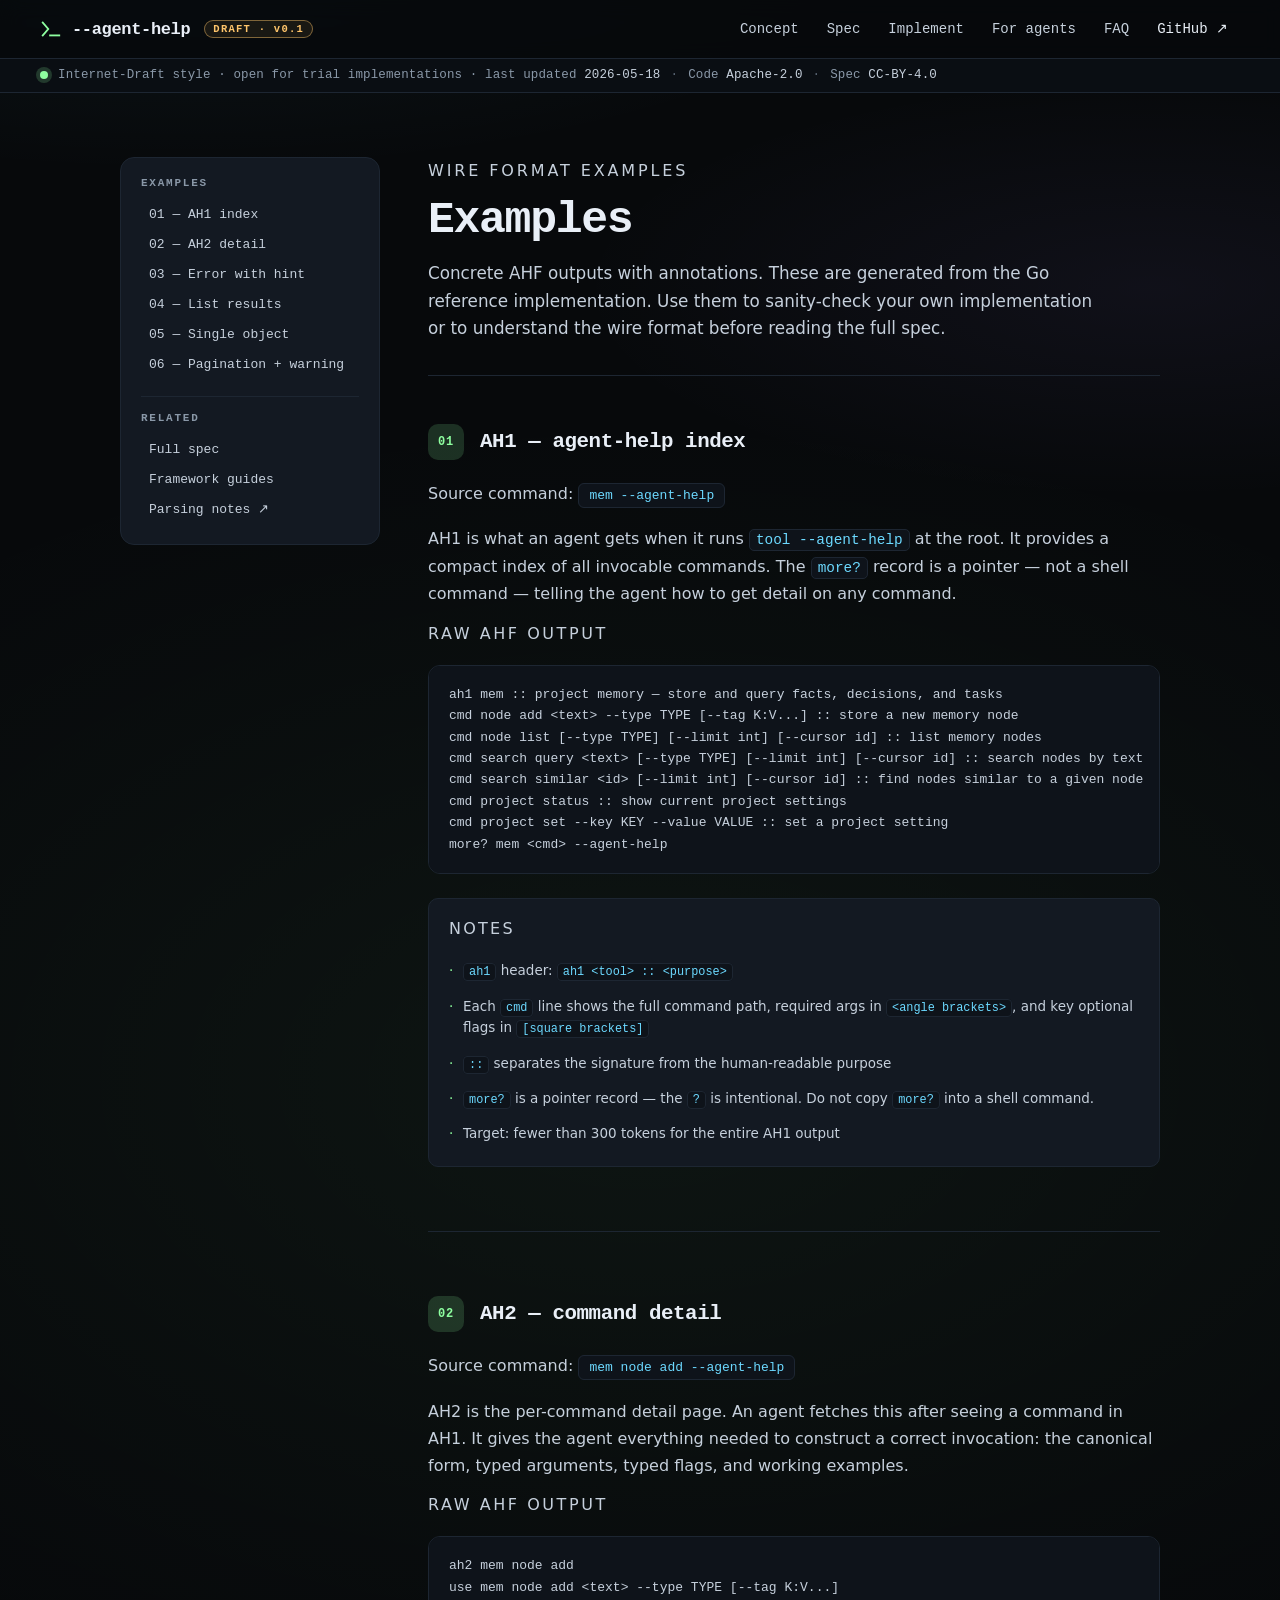
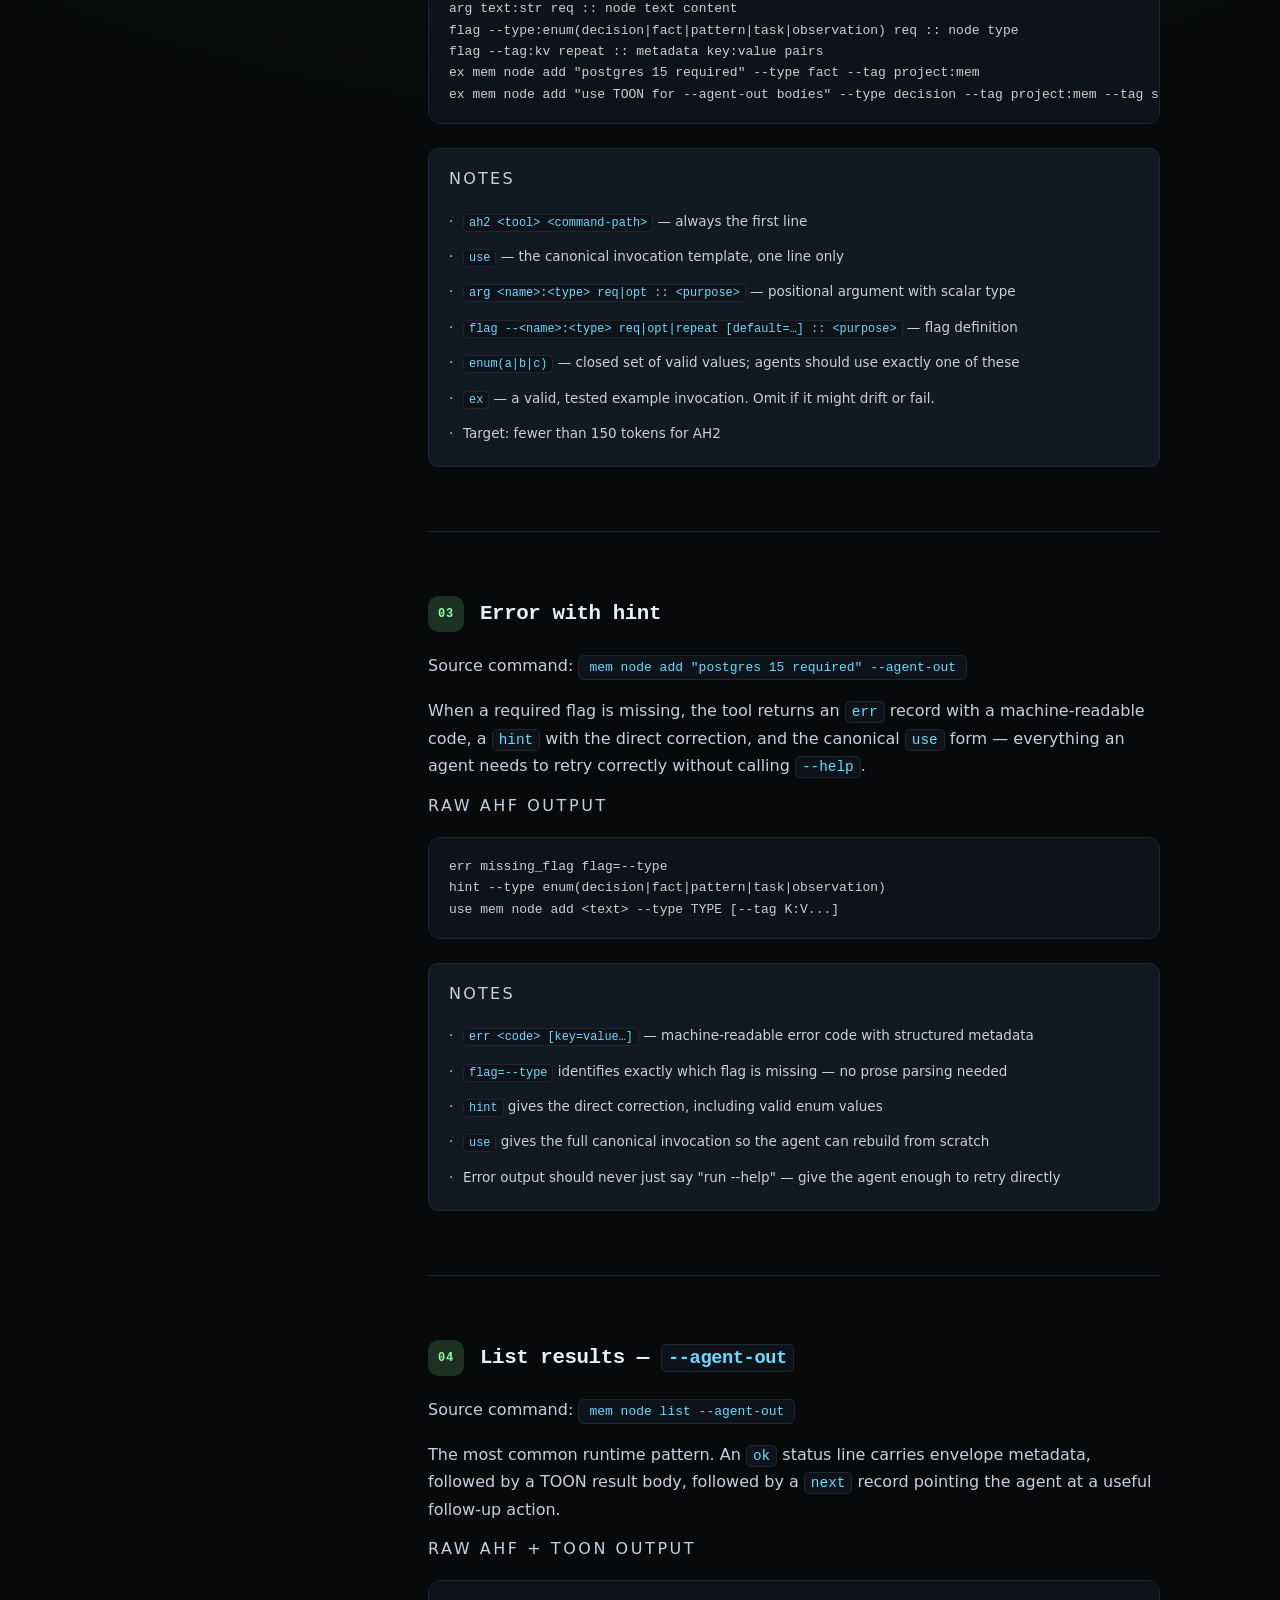
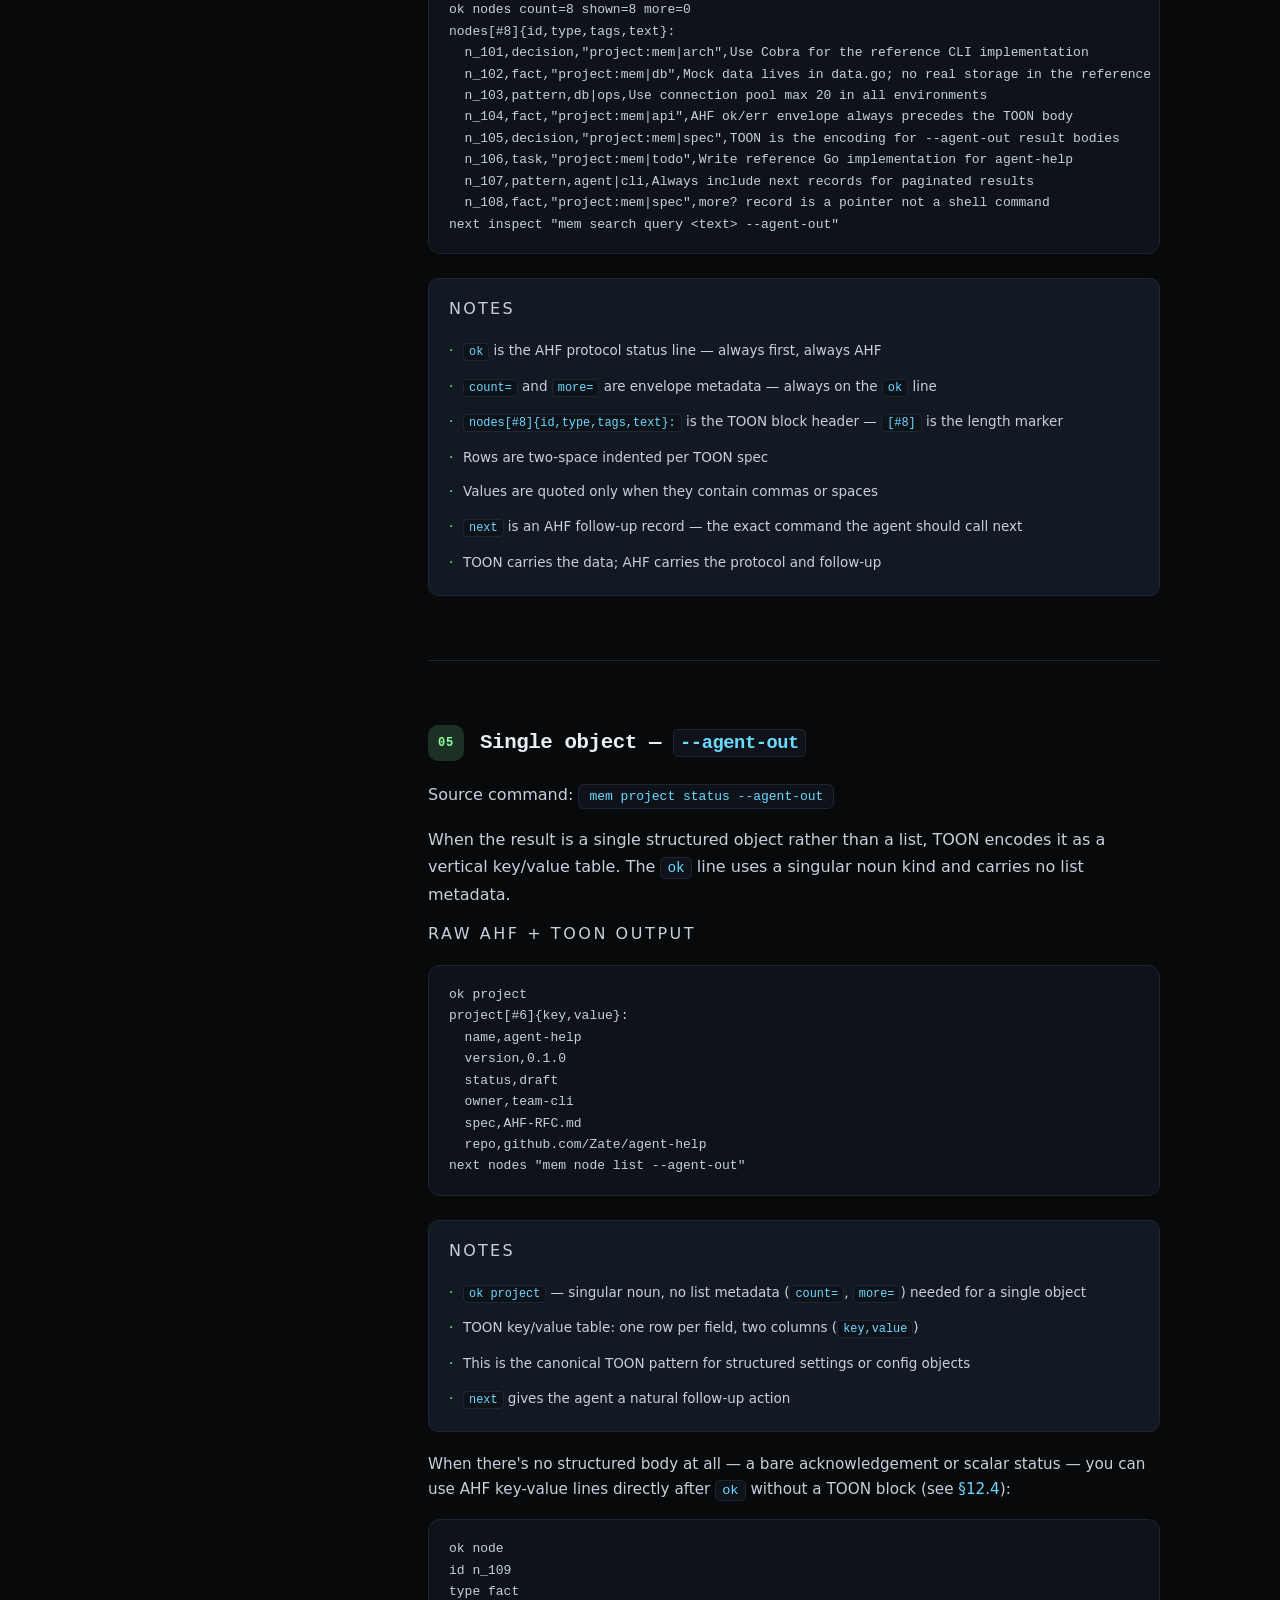
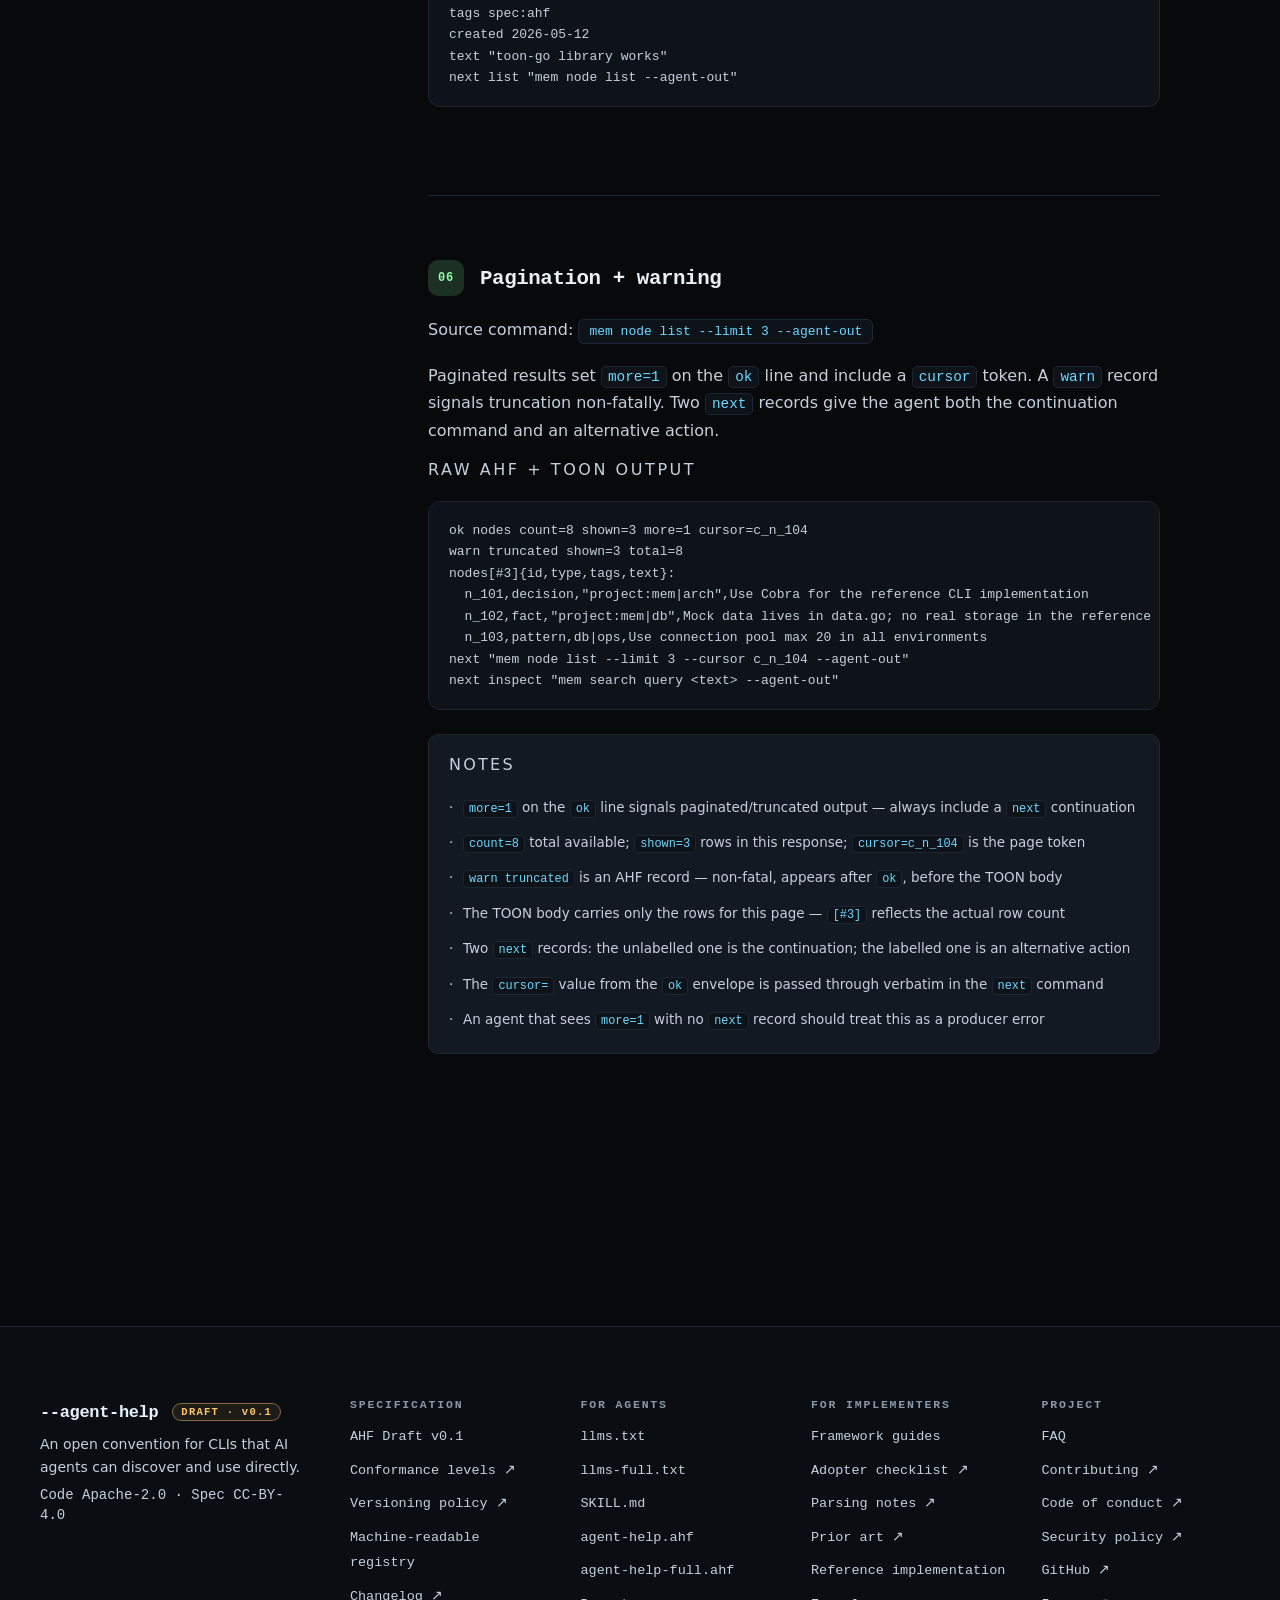
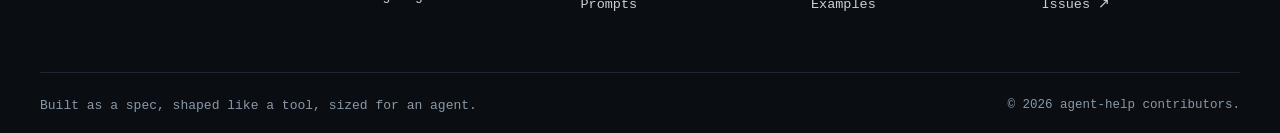
==== commit d5e65bf5: "fix(site): rename brand logo text from 'agent-help' to '--agent-help' The SVG chevron icon reads lik" ====
--- a/site/examples/index.html
+++ b/site/examples/index.html
@@ -17,7 +17,7 @@
         <path d="M3 5 L9 12 L3 19" fill="none" stroke="currentColor" stroke-width="2" stroke-linecap="square" stroke-linejoin="miter"/>
         <line x1="11" y1="19" x2="21" y2="19" stroke="currentColor" stroke-width="2" stroke-linecap="square"/>
       </svg>
-      <span class="brand-name">agent-help</span>
+      <span class="brand-name">--agent-help</span>
       <span class="brand-status" title="Draft v0.1">DRAFT&nbsp;·&nbsp;v0.1</span>
     </a>
     <nav class="topnav" aria-label="Primary">
@@ -262,7 +262,7 @@
     <div class="foot-grid">
       <div class="foot-col foot-brand">
         <div class="brand">
-          <span class="brand-name">agent-help</span>
+          <span class="brand-name">--agent-help</span>
           <span class="brand-status">DRAFT&nbsp;·&nbsp;v0.1</span>
         </div>
         <p>An open convention for CLIs that AI agents can discover and use directly.</p>
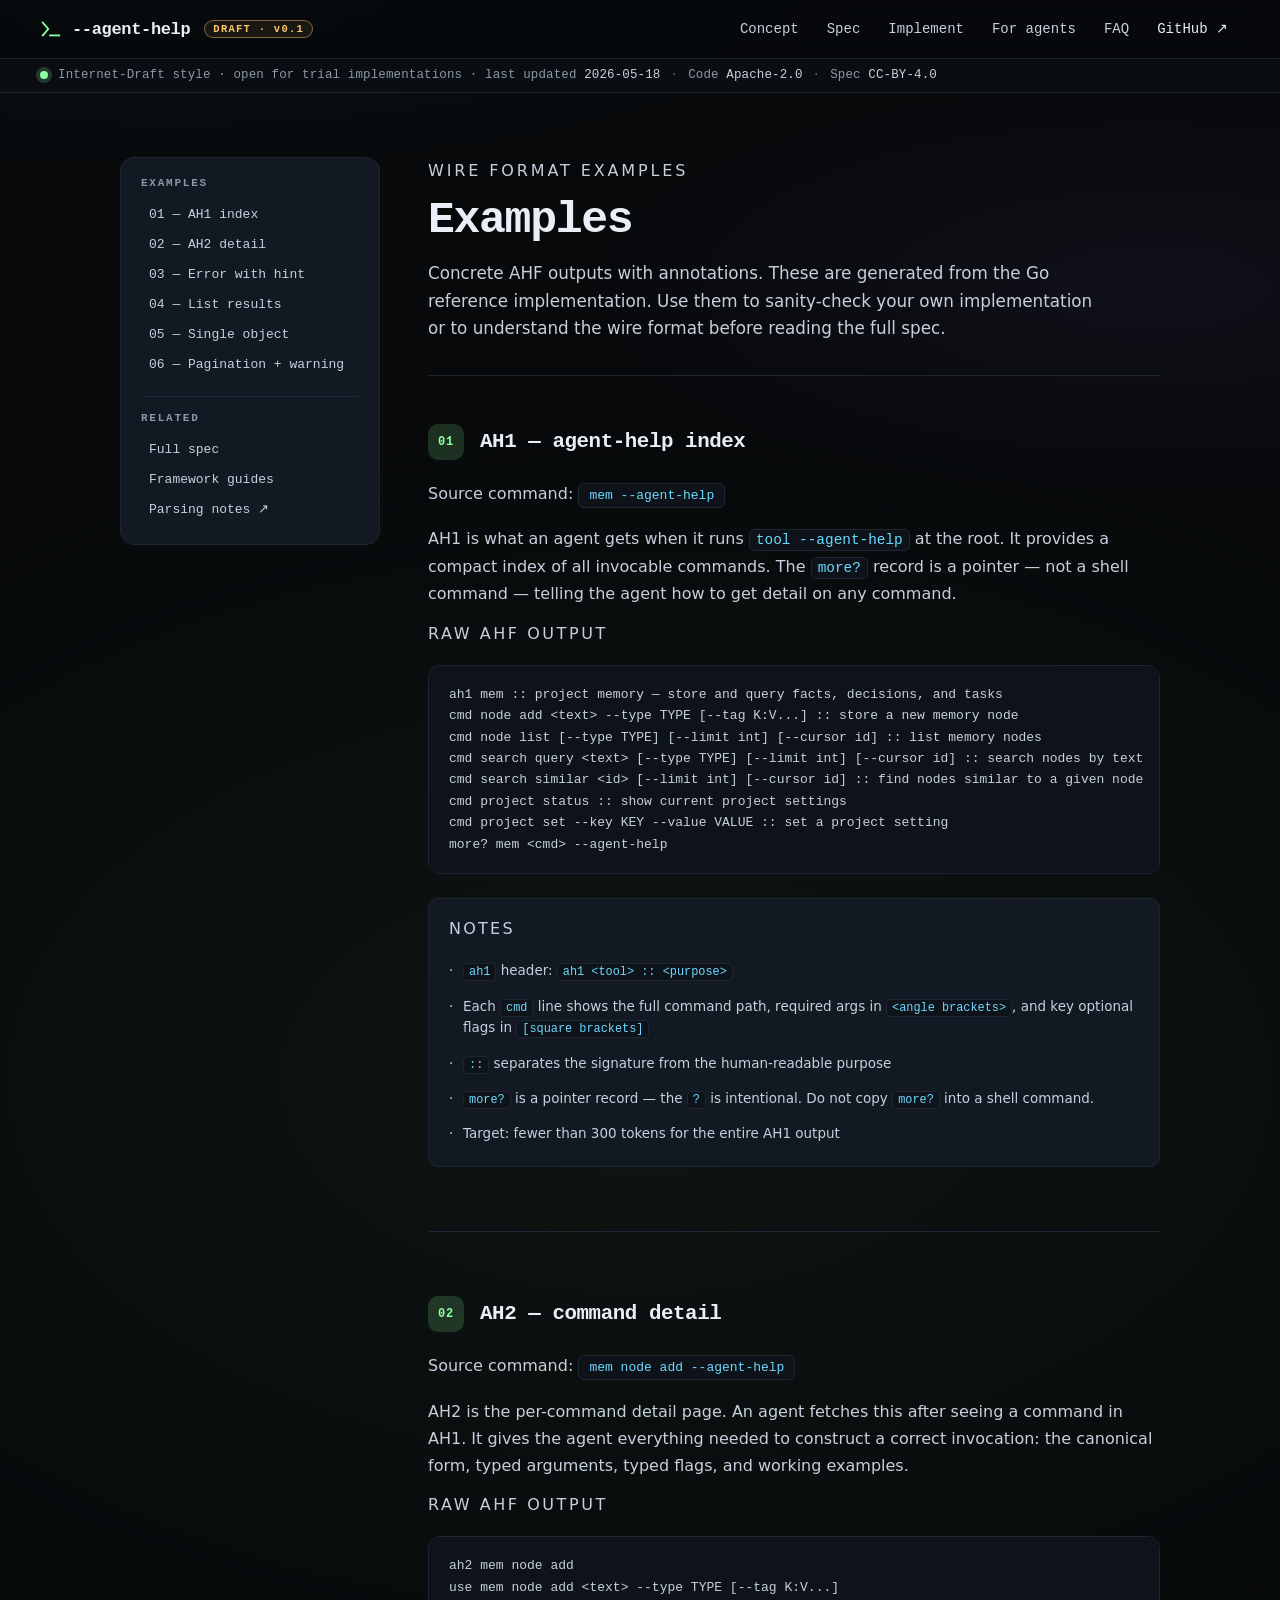
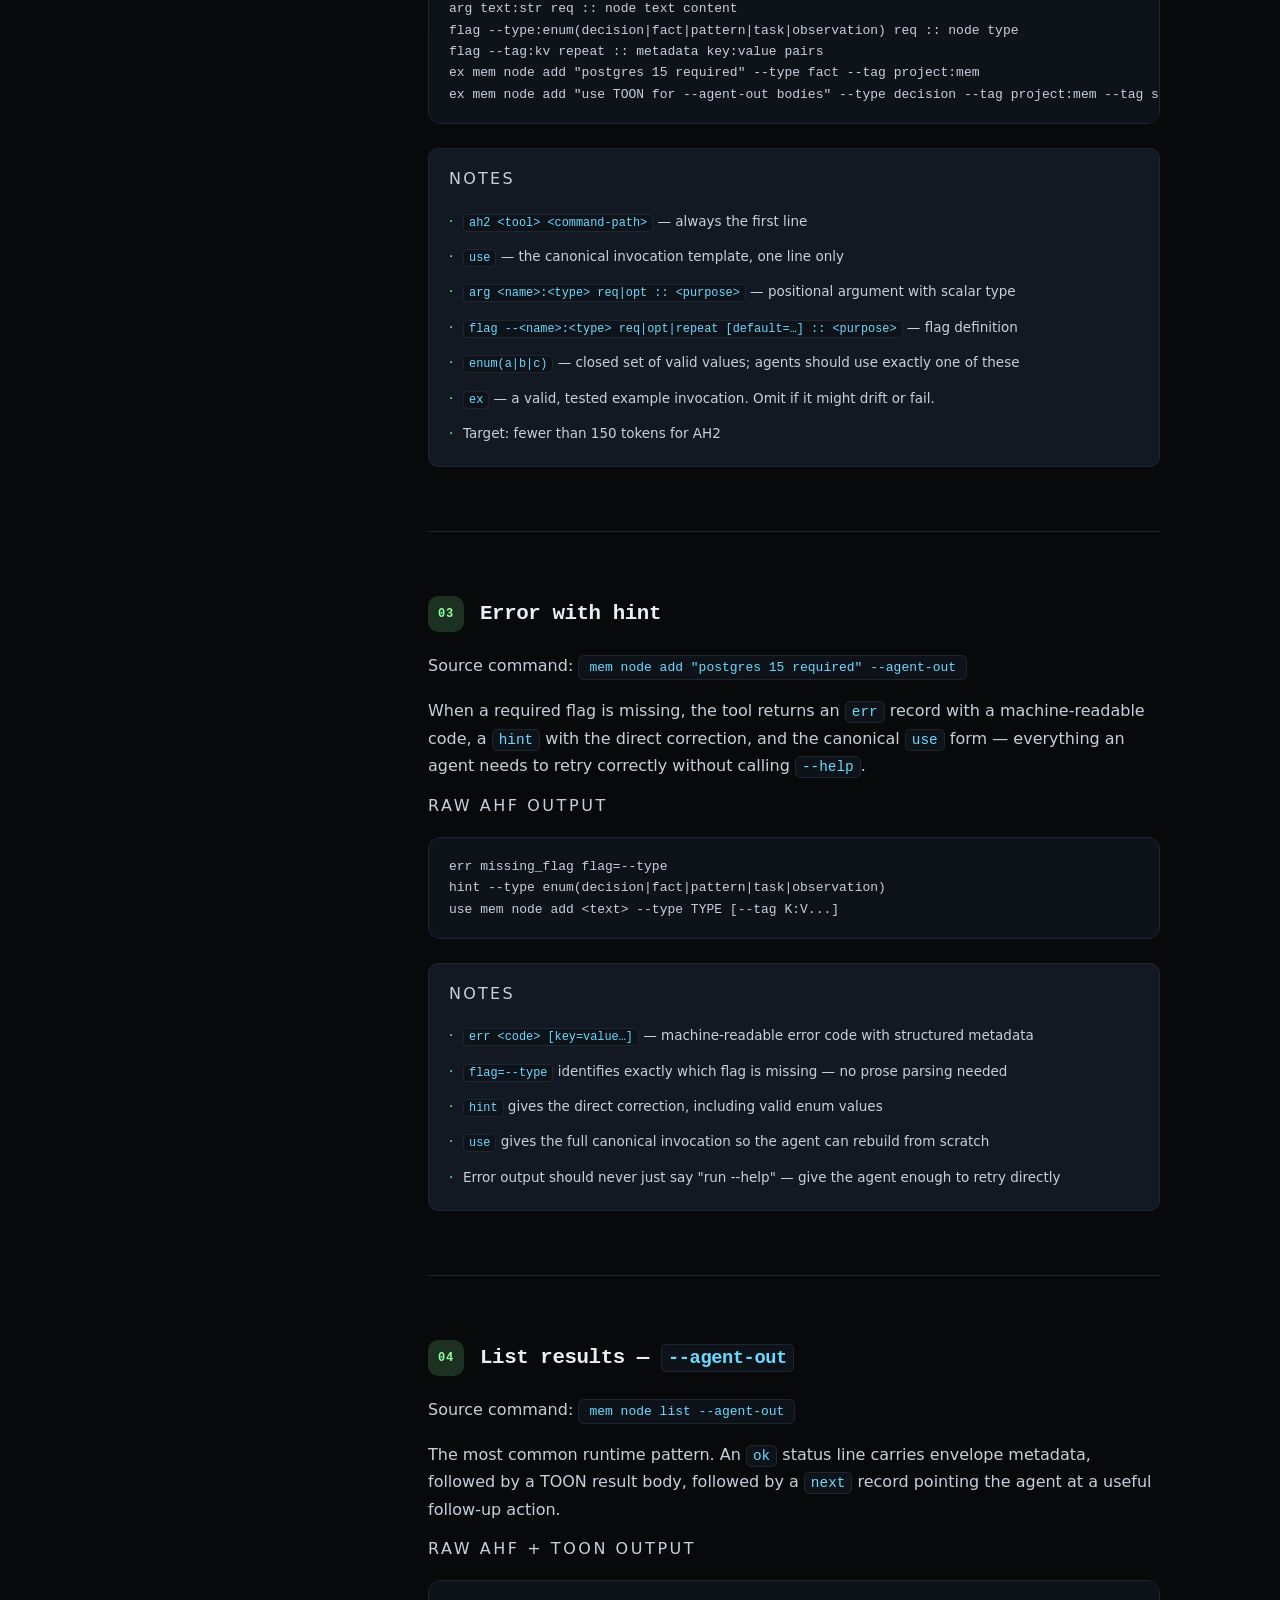
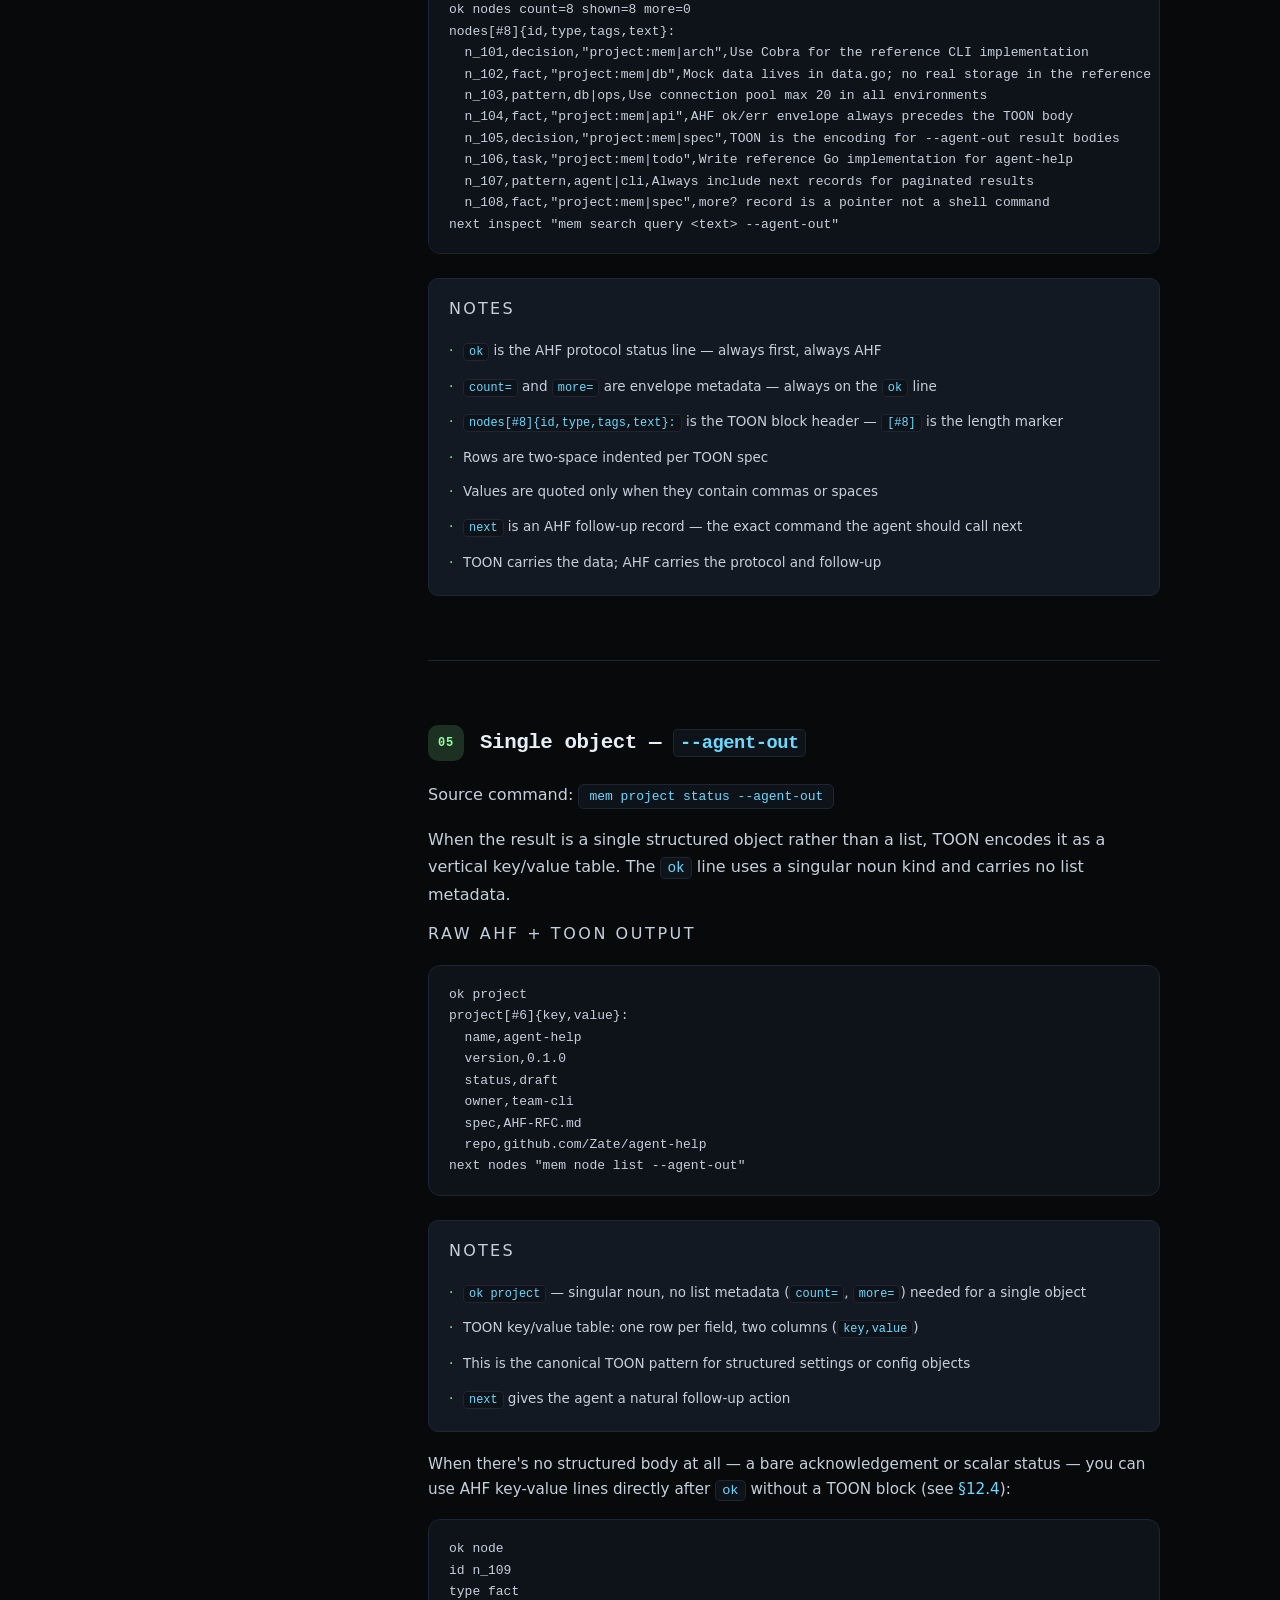
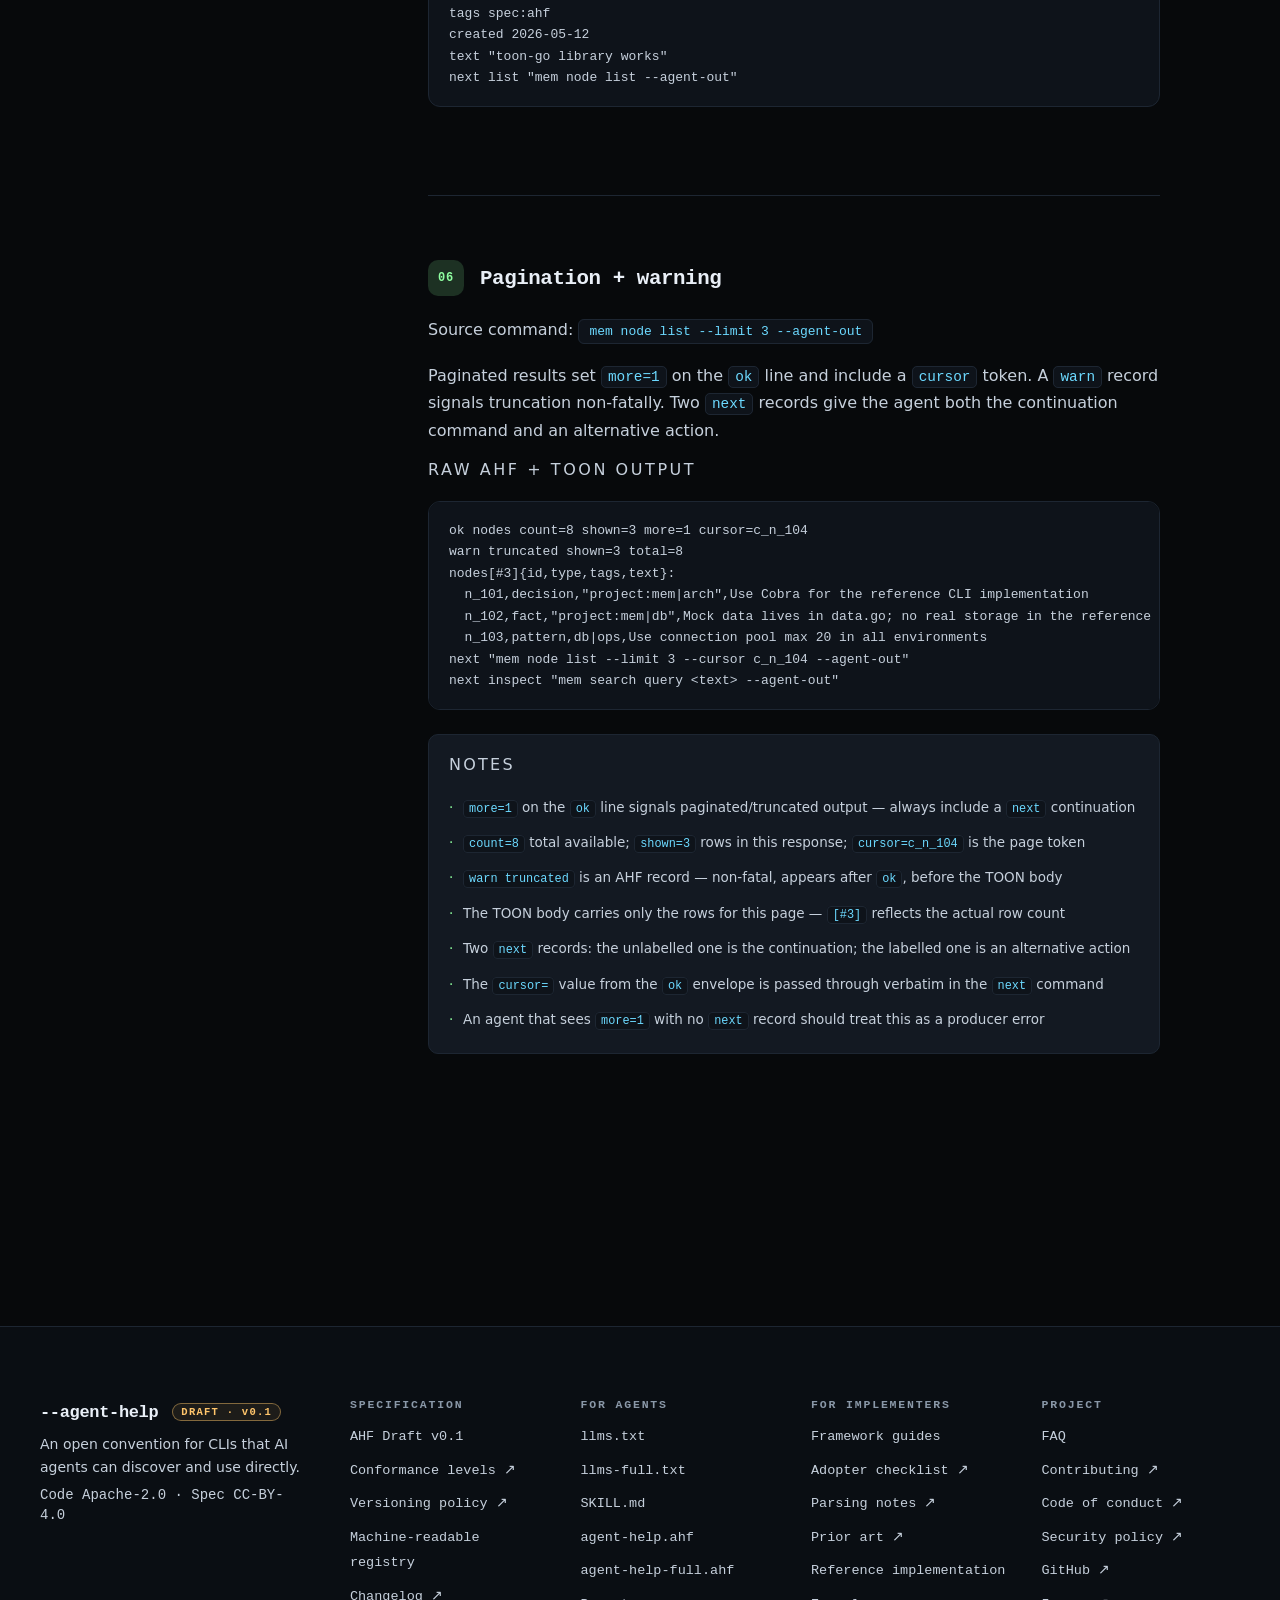
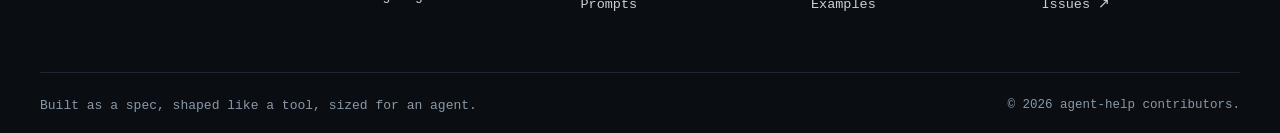
==== commit 26e06163: "feat(site): add clipboard copy buttons to all code/pre blocks - Add copy.js: auto-wires a hover-reve" ====
--- a/site/examples/index.html
+++ b/site/examples/index.html
@@ -24,7 +24,7 @@
       <a href="/#concept">Concept</a>
       <a href="/spec.html">Spec</a>
       <a href="/#implement">Implement</a>
-      <a href="/#for-agents">For&nbsp;agents</a>
+      <a href="../prompts.html">For&nbsp;agents</a>
       <a href="/faq.html">FAQ</a>
       <a class="external" href="https://github.com/Zate/agent-help" rel="noopener">GitHub&nbsp;↗</a>
     </nav>
@@ -317,5 +317,6 @@
       <p class="foot-mini">© 2026 agent-help contributors.</p>
     </div>
   </footer>
+  <script src="../copy.js"></script>
 </body>
 </html>
--- a/site/styles.css
+++ b/site/styles.css
@@ -816,6 +816,36 @@
 
 /* ============================  RESPONSIVE  ============================ */
 
+/* ============================  COPY BUTTON  ============================ */
+
+.pre-wrap {
+  position: relative;
+}
+.copy-btn {
+  position: absolute;
+  top: 8px;
+  right: 8px;
+  display: flex;
+  align-items: center;
+  justify-content: center;
+  width: 30px;
+  height: 30px;
+  padding: 0;
+  border: 1px solid var(--line);
+  border-radius: 7px;
+  background: var(--bg-elev);
+  color: var(--muted);
+  cursor: pointer;
+  opacity: 0;
+  transition: opacity .15s, color .15s, border-color .15s, background .15s;
+  z-index: 2;
+}
+.pre-wrap:hover .copy-btn,
+.copy-btn:focus { opacity: 1; }
+.copy-btn:hover { color: var(--green); border-color: var(--green); background: var(--green-soft); }
+.copy-btn.copied { color: var(--green); border-color: var(--green); background: var(--green-soft); opacity: 1; }
+.copy-btn svg { pointer-events: none; }
+
 /* ============================  DOC PAGES  ============================ */
 
 .doc-wrap {
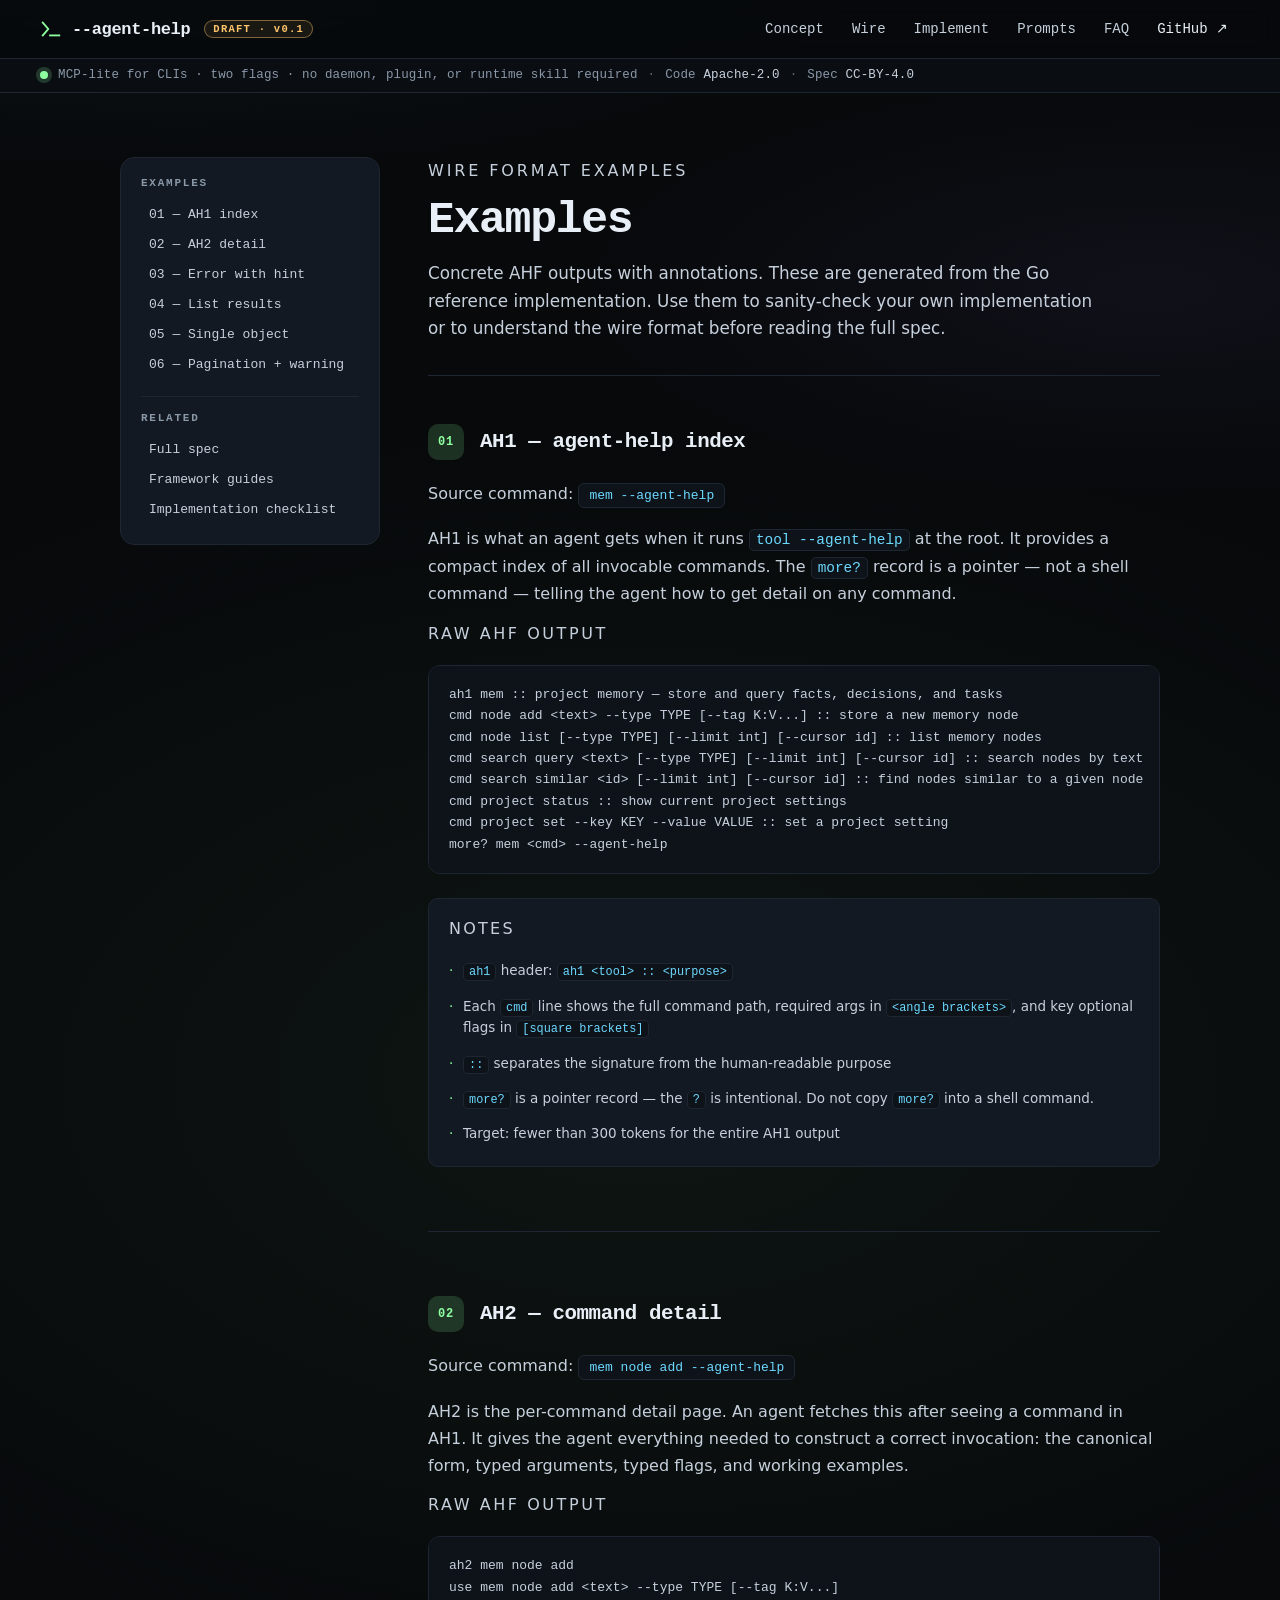
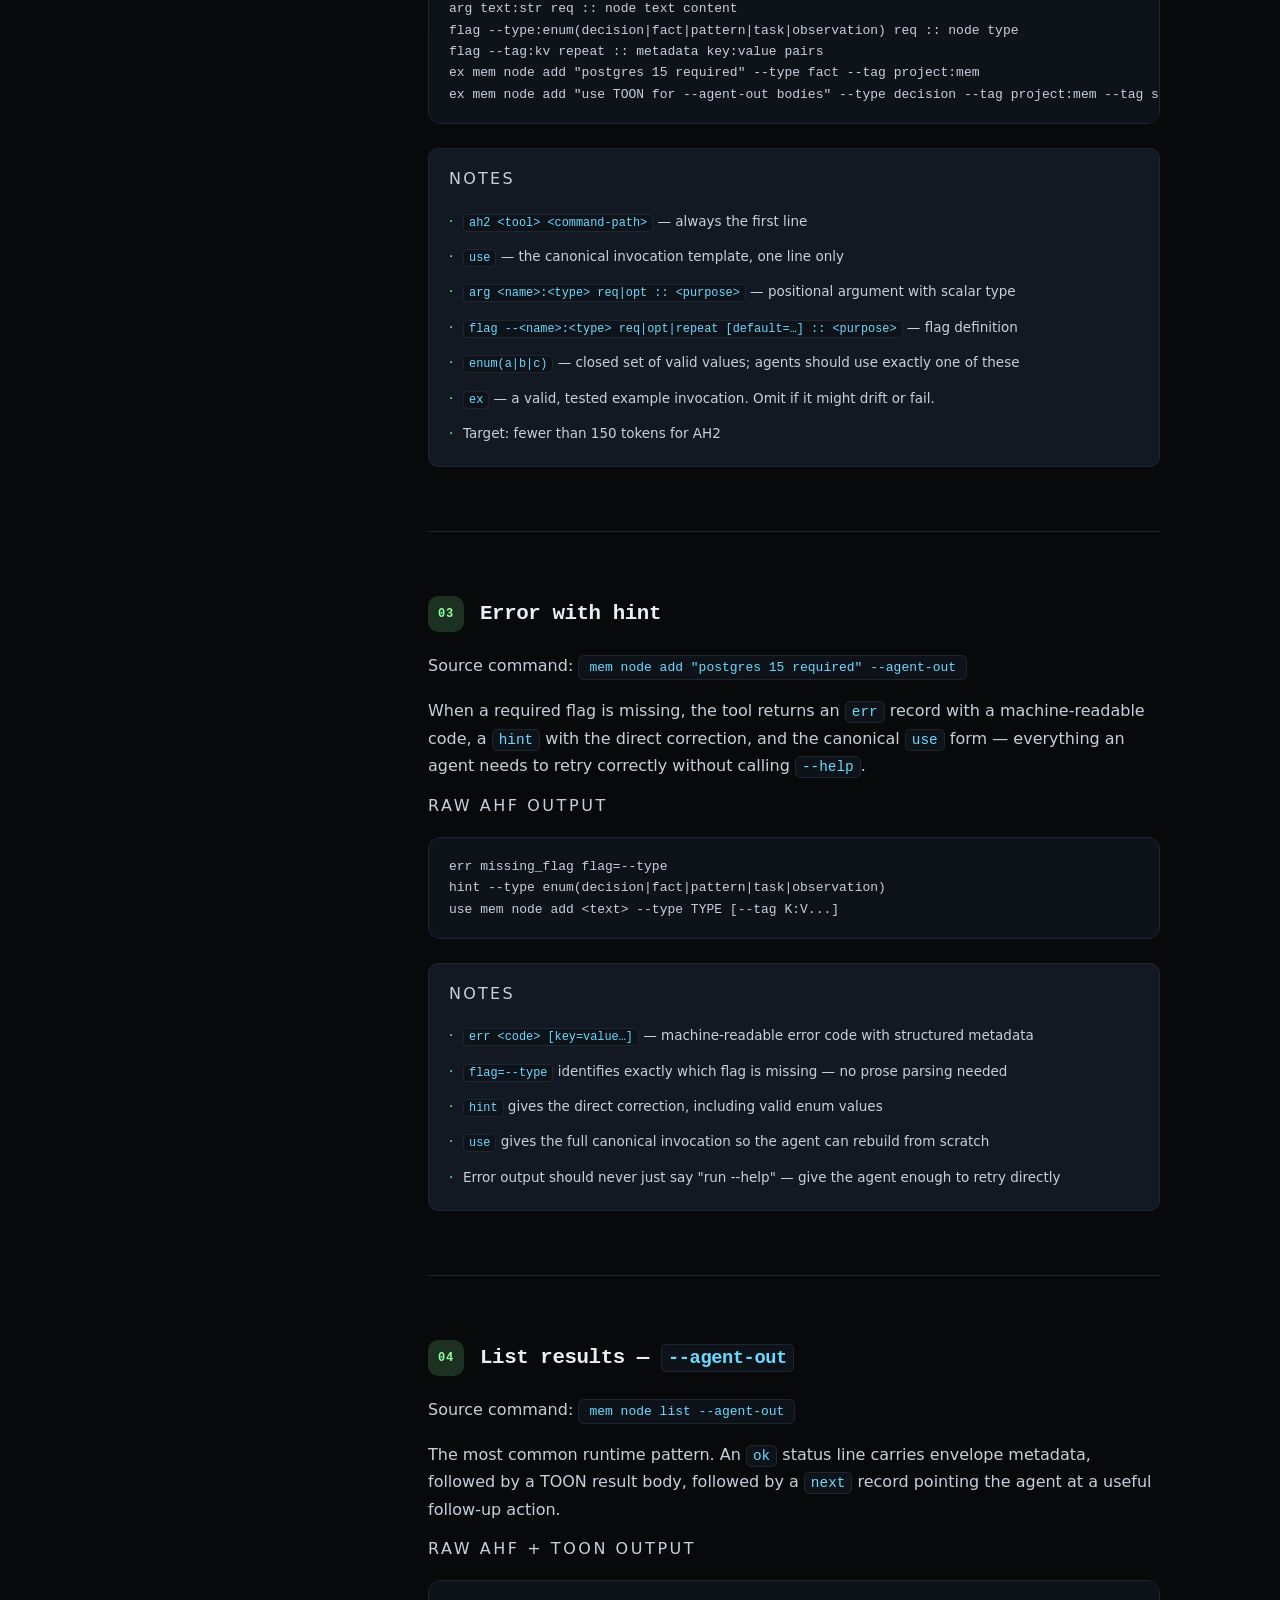
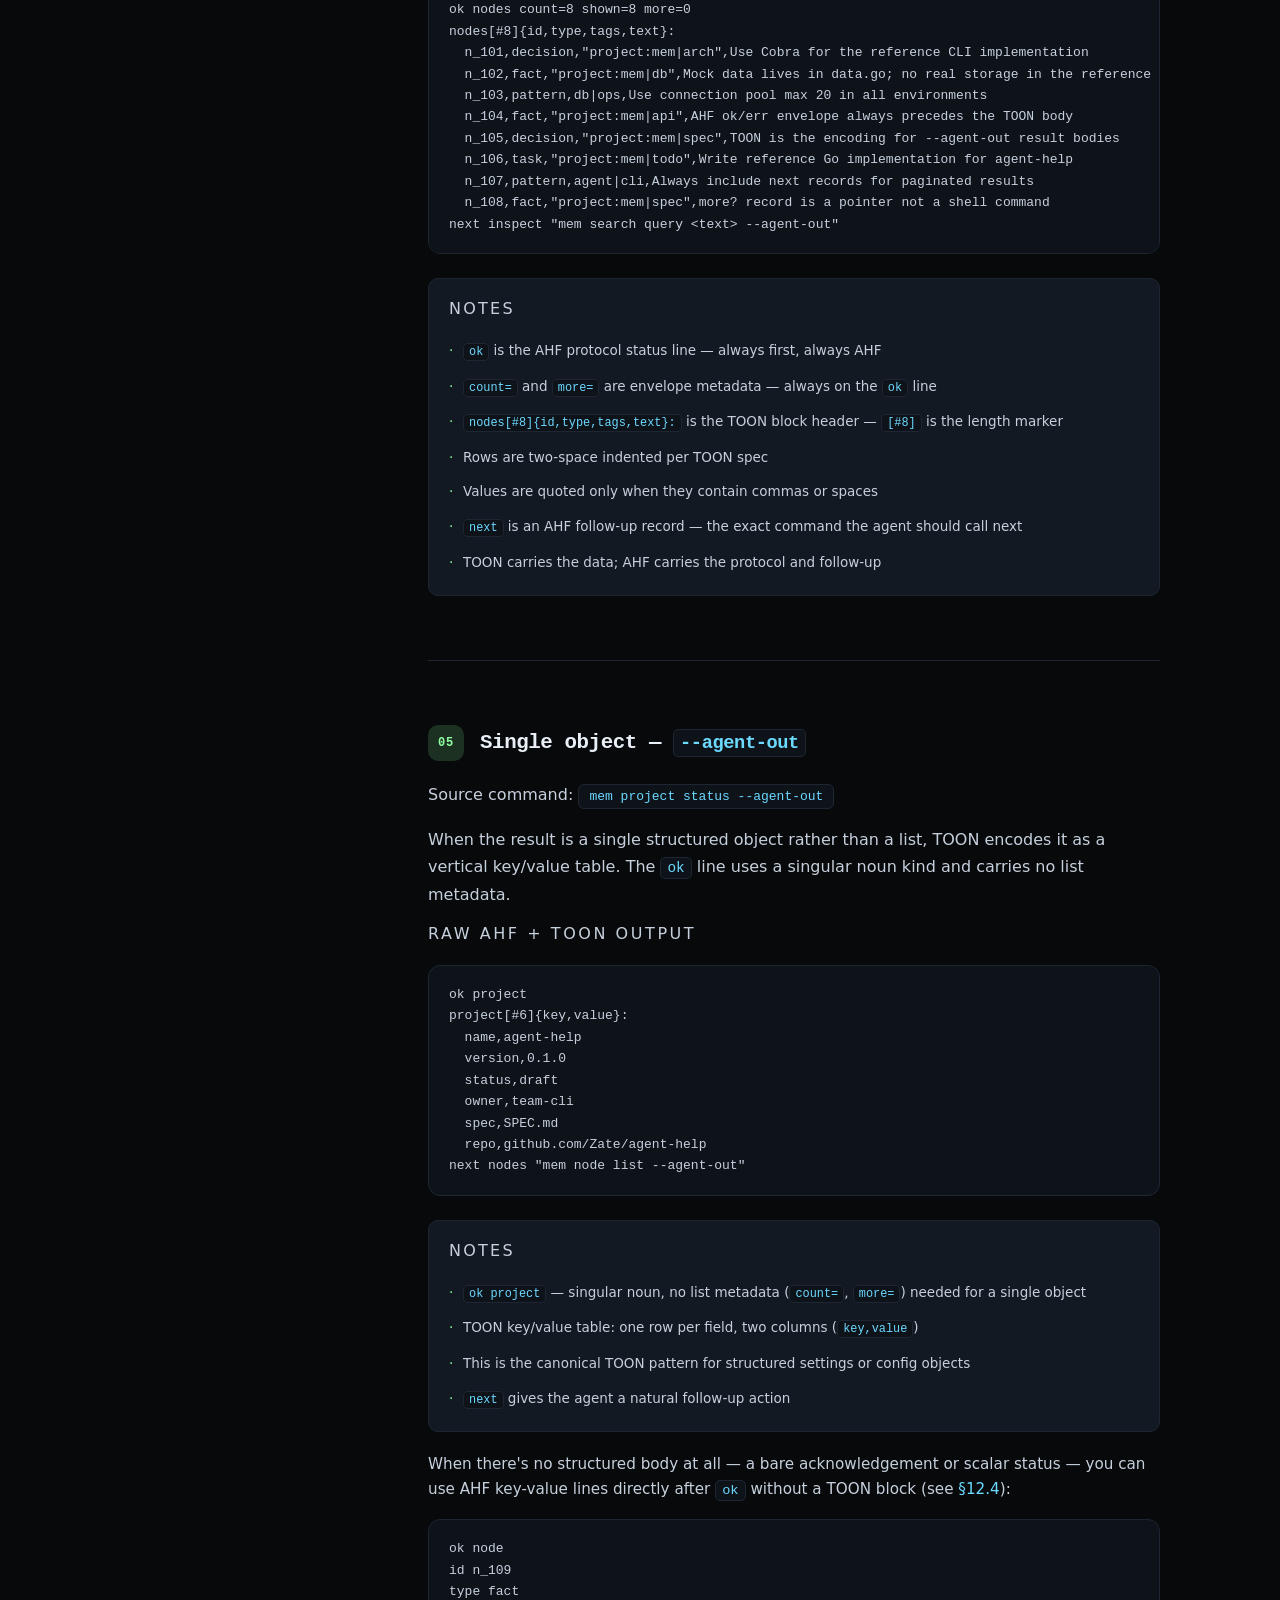
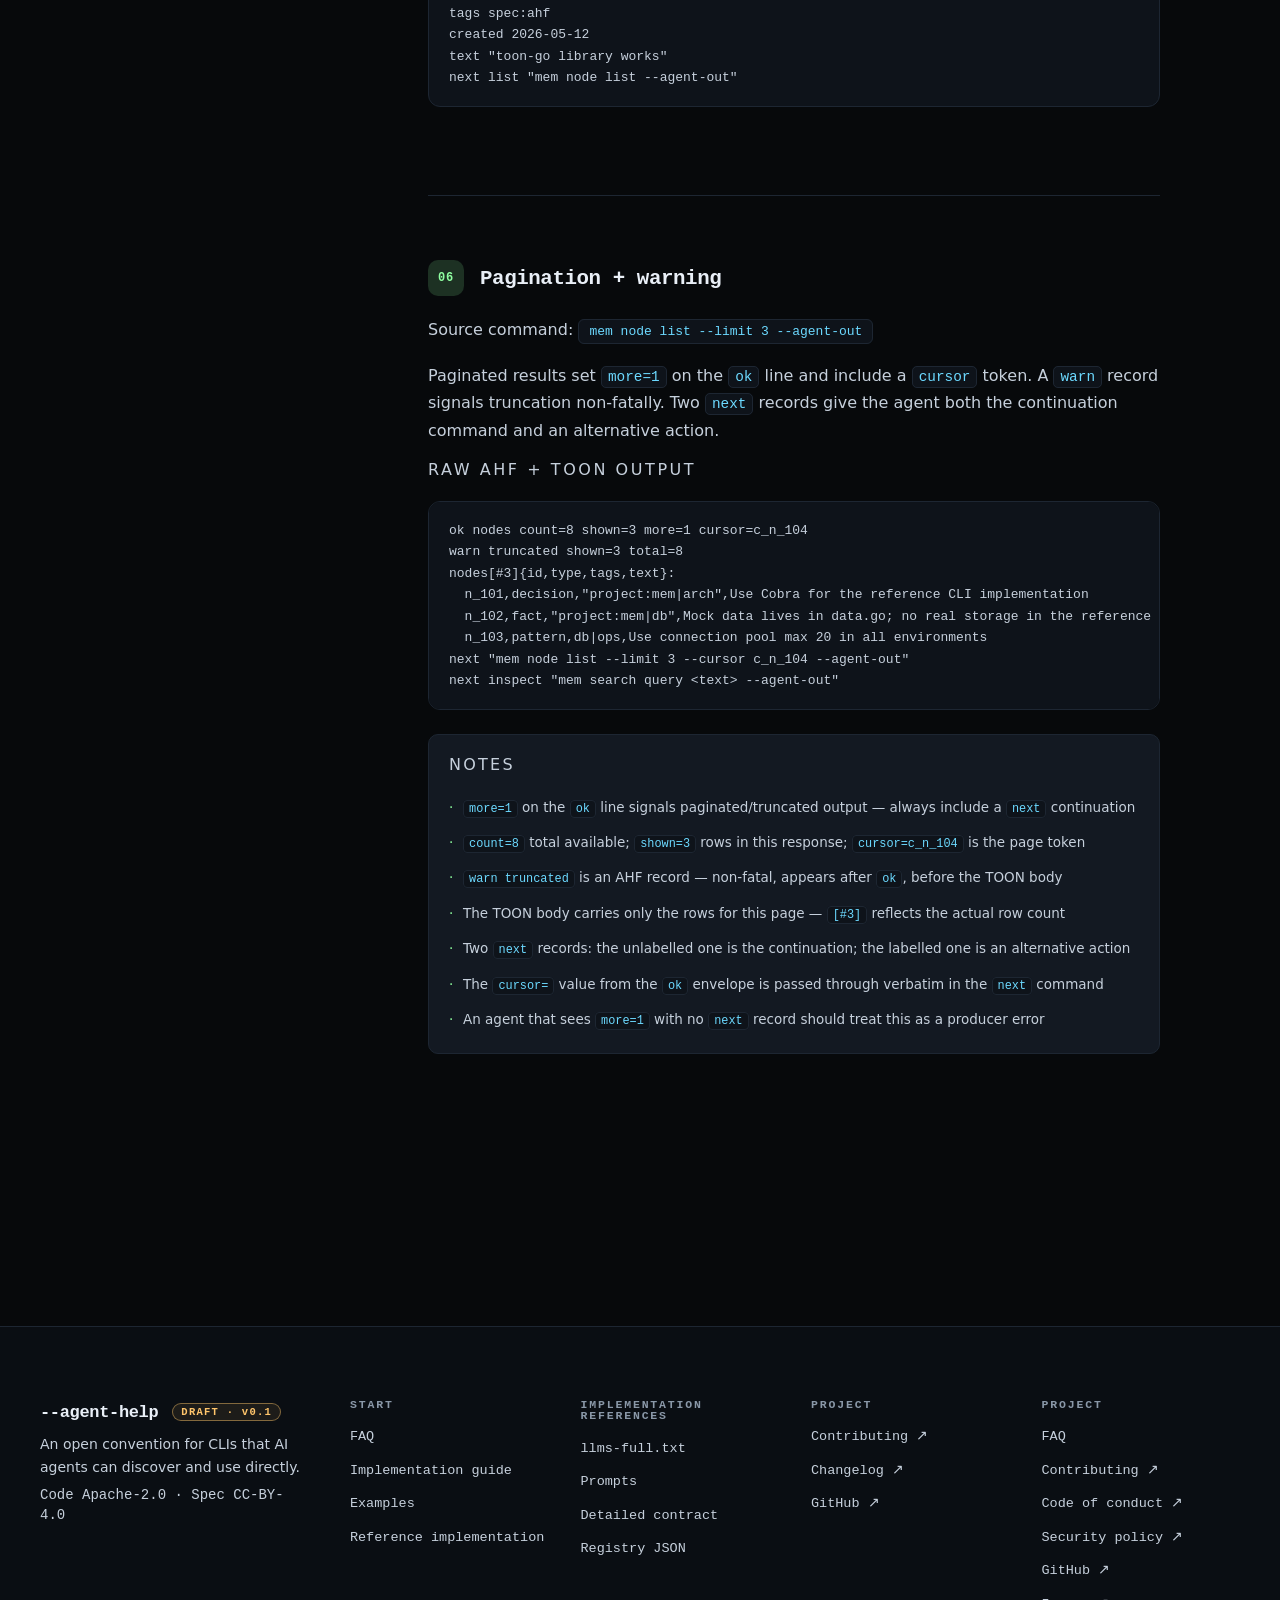
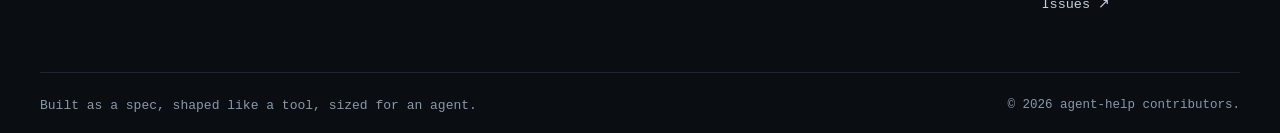
==== commit c45a4448: "docs: simplify agent-help documentation" ====
--- a/site/examples/index.html
+++ b/site/examples/index.html
@@ -12,7 +12,7 @@
   <a class="skip" href="#main">Skip to content</a>
 
   <header class="topbar" role="banner">
-    <a class="brand" href="/" aria-label="agent-help home">
+    <a class="brand" href="https://zate.github.io/agent-help/" aria-label="agent-help home">
       <svg class="brand-mark" width="22" height="22" viewBox="0 0 24 24" aria-hidden="true">
         <path d="M3 5 L9 12 L3 19" fill="none" stroke="currentColor" stroke-width="2" stroke-linecap="square" stroke-linejoin="miter"/>
         <line x1="11" y1="19" x2="21" y2="19" stroke="currentColor" stroke-width="2" stroke-linecap="square"/>
@@ -21,22 +21,22 @@
       <span class="brand-status" title="Draft v0.1">DRAFT&nbsp;·&nbsp;v0.1</span>
     </a>
     <nav class="topnav" aria-label="Primary">
-      <a href="/#concept">Concept</a>
-      <a href="/spec.html">Spec</a>
-      <a href="/#implement">Implement</a>
-      <a href="../prompts.html">For&nbsp;agents</a>
-      <a href="/faq.html">FAQ</a>
+      <a href="https://zate.github.io/agent-help/#concept">Concept</a>
+      <a href="https://zate.github.io/agent-help/#wire">Wire</a>
+      <a href="https://zate.github.io/agent-help/#implement">Implement</a>
+      <a href="../prompts.html">Prompts</a>
+      <a href="https://zate.github.io/agent-help/faq.html">FAQ</a>
       <a class="external" href="https://github.com/Zate/agent-help" rel="noopener">GitHub&nbsp;↗</a>
     </nav>
   </header>
 
   <div class="statusbar" aria-label="Status">
     <span class="dot"></span>
-    <span>Internet-Draft style · open for trial implementations · last updated <time datetime="2026-05-18">2026-05-18</time></span>
+    <span>MCP-lite for CLIs · two flags · no daemon, plugin, or runtime skill required</span>
     <span class="sep">·</span>
-    <span>Code <a href="../LICENSE">Apache-2.0</a></span>
+    <span>Code <a href="../../LICENSE">Apache-2.0</a></span>
     <span class="sep">·</span>
-    <span>Spec <a href="../LICENSE-DOCS">CC-BY-4.0</a></span>
+    <span>Spec <a href="../../LICENSE-DOCS">CC-BY-4.0</a></span>
   </div>
 
   <main id="main">
@@ -55,9 +55,9 @@
         <div style="margin-top:16px;padding-top:16px;border-top:1px solid var(--line);">
           <p class="doc-toc-heading">Related</p>
           <ul>
-            <li><a href="/spec.html">Full spec</a></li>
-            <li><a href="/docs/implementation-guides.html">Framework guides</a></li>
-            <li><a href="https://github.com/Zate/agent-help/blob/main/docs/PARSING.md" rel="noopener">Parsing notes ↗</a></li>
+            <li><a href="https://zate.github.io/agent-help/spec.html">Full spec</a></li>
+            <li><a href="https://zate.github.io/agent-help/docs/implementation-guides.html">Framework guides</a></li>
+            <li><a href="https://zate.github.io/agent-help/docs/implementation-guides.html#shared">Implementation checklist</a></li>
           </ul>
         </div>
       </nav>
@@ -201,7 +201,7 @@
   version,0.1.0
   status,draft
   owner,team-cli
-  spec,AHF-RFC.md
+  spec,SPEC.md
   repo,github.com/Zate/agent-help
 next nodes "mem node list --agent-out"</pre>
           <div class="ex-notes">
@@ -213,7 +213,7 @@
               <li><code>next</code> gives the agent a natural follow-up action</li>
             </ul>
           </div>
-          <p style="color:var(--ink-soft);font-size:.95rem;line-height:1.6;margin-top:20px;">When there's no structured body at all — a bare acknowledgement or scalar status — you can use AHF key-value lines directly after <code>ok</code> without a TOON block (see <a href="/spec.html#s12-4">§12.4</a>):</p>
+          <p style="color:var(--ink-soft);font-size:.95rem;line-height:1.6;margin-top:20px;">When there's no structured body at all — a bare acknowledgement or scalar status — you can use AHF key-value lines directly after <code>ok</code> without a TOON block (see <a href="https://zate.github.io/agent-help/spec.html#s12-4">§12.4</a>):</p>
           <pre>ok node
 id n_109
 type fact
@@ -266,38 +266,32 @@
           <span class="brand-status">DRAFT&nbsp;·&nbsp;v0.1</span>
         </div>
         <p>An open convention for CLIs that AI agents can discover and use directly.</p>
-        <p class="foot-mini">Code <a href="../LICENSE">Apache-2.0</a> · Spec <a href="../LICENSE-DOCS">CC-BY-4.0</a></p>
+        <p class="foot-mini">Code <a href="../../LICENSE">Apache-2.0</a> · Spec <a href="../../LICENSE-DOCS">CC-BY-4.0</a></p>
       </div>
       <div class="foot-col">
-        <p class="foot-heading">Specification</p>
-        <ul>
-          <li><a href="../spec.html">AHF Draft v0.1</a></li>
-          <li><a href="https://github.com/Zate/agent-help/blob/main/CONFORMANCE.md" rel="noopener">Conformance levels ↗</a></li>
-          <li><a href="https://github.com/Zate/agent-help/blob/main/VERSIONING.md" rel="noopener">Versioning policy ↗</a></li>
-          <li><a href="../spec/ahf-v0.1.json">Machine-readable registry</a></li>
+        <p class="foot-heading">Start</p>
+        <ul>
+          <li><a href="../faq.html">FAQ</a></li>
+          <li><a href="../docs/implementation-guides.html">Implementation guide</a></li>
+          <li><a href="../examples/" aria-current="page">Examples</a></li>
+          <li><a href="../../impl/">Reference implementation</a></li>
+        </ul>
+      </div>
+      <div class="foot-col">
+        <p class="foot-heading">Implementation references</p>
+        <ul>
+          <li><a href="../../llms-full.txt">llms-full.txt</a></li>
+          <li><a href="../prompts.html">Prompts</a></li>
+          <li><a href="../spec.html">Detailed contract</a></li>
+          <li><a href="../../spec/ahf-v0.1.json">Registry JSON</a></li>
+        </ul>
+      </div>
+      <div class="foot-col">
+        <p class="foot-heading">Project</p>
+        <ul>
+          <li><a href="https://github.com/Zate/agent-help/blob/main/CONTRIBUTING.md" rel="noopener">Contributing ↗</a></li>
           <li><a href="https://github.com/Zate/agent-help/blob/main/CHANGELOG.md" rel="noopener">Changelog ↗</a></li>
-        </ul>
-      </div>
-      <div class="foot-col">
-        <p class="foot-heading">For agents</p>
-        <ul>
-          <li><a href="../llms.txt">llms.txt</a></li>
-          <li><a href="../llms-full.txt">llms-full.txt</a></li>
-          <li><a href="../SKILL.md">SKILL.md</a></li>
-          <li><a href="../agent-help.ahf">agent-help.ahf</a></li>
-          <li><a href="../agent-help-full.ahf">agent-help-full.ahf</a></li>
-          <li><a href="../prompts.html">Prompts</a></li>
-        </ul>
-      </div>
-      <div class="foot-col">
-        <p class="foot-heading">For implementers</p>
-        <ul>
-          <li><a href="../docs/implementation-guides.html">Framework guides</a></li>
-          <li><a href="https://github.com/Zate/agent-help/blob/main/docs/ADOPTER_CHECKLIST.md" rel="noopener">Adopter checklist ↗</a></li>
-          <li><a href="https://github.com/Zate/agent-help/blob/main/docs/PARSING.md" rel="noopener">Parsing notes ↗</a></li>
-          <li><a href="https://github.com/Zate/agent-help/blob/main/docs/PRIOR_ART.md" rel="noopener">Prior art ↗</a></li>
-          <li><a href="../impl/">Reference implementation</a></li>
-          <li><a href="../examples/">Examples</a></li>
+          <li><a href="https://github.com/Zate/agent-help" rel="noopener">GitHub&nbsp;↗</a></li>
         </ul>
       </div>
       <div class="foot-col">
